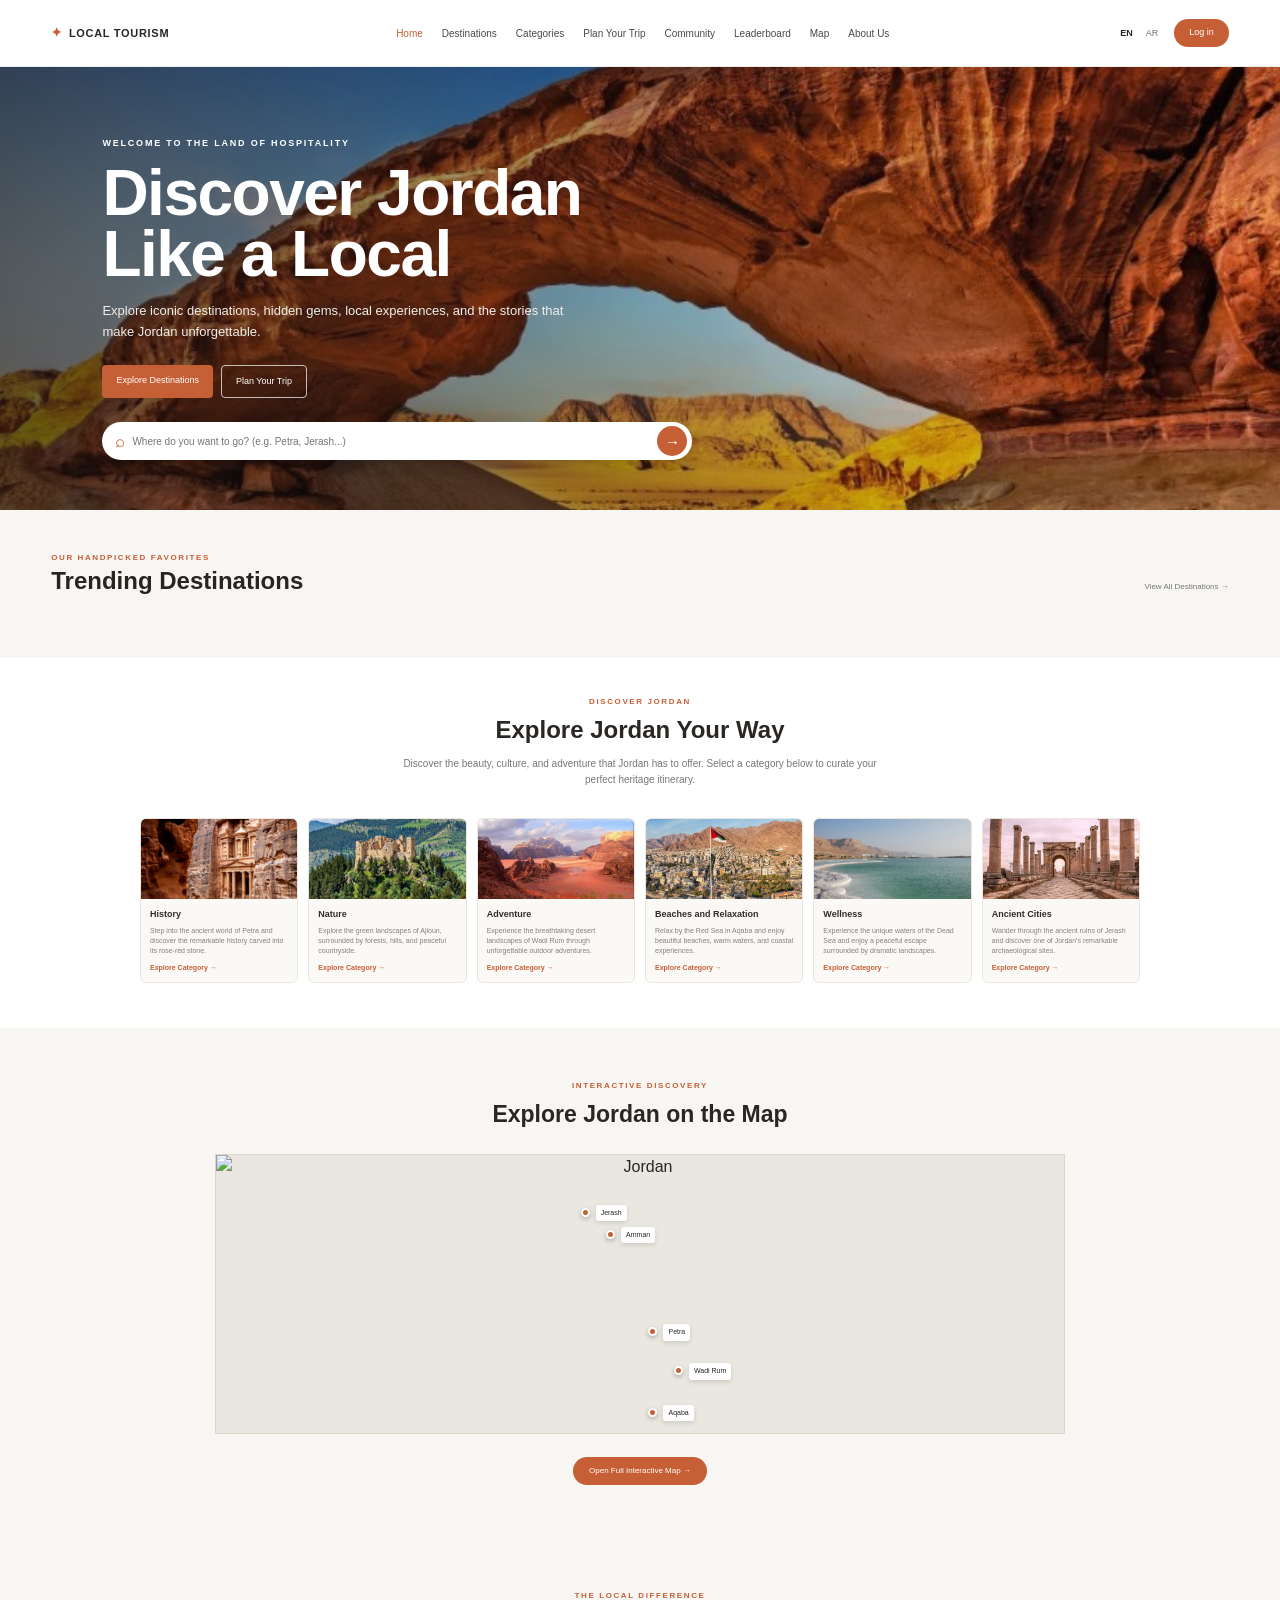
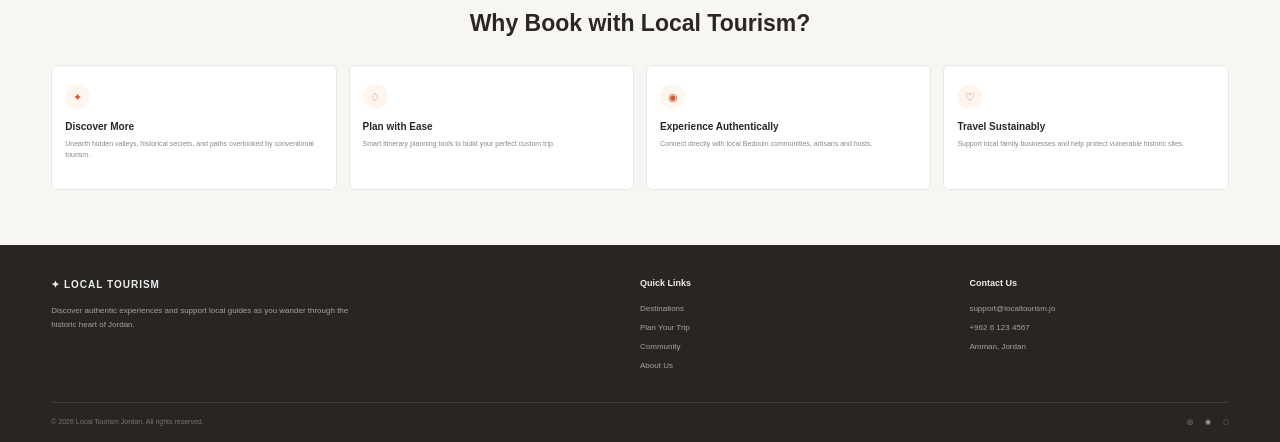
==== index.html @ dac2c272 "na" ====
<!DOCTYPE html>
<html lang="en">

<head>
    <meta charset="UTF-8">

    <meta
        name="viewport"
        content="width=device-width, initial-scale=1.0"
    >

    <title>Local Tourism Jordan</title>

    <link
        rel="stylesheet"
        href="./style.css"
    >
</head>

<body>

    <!-- =========================
         NAVBAR
    ========================== -->

    <header class="navbar">

        <div class="nav-container">

            <a href="#" class="logo">
                <span class="logo-mark">✦</span>
                LOCAL TOURISM
            </a>

            <nav class="nav-links">

                <a href="#" class="active">
                    Home
                </a>

                <a href="#destinations">
                    Destinations
                </a>

                <a href="#categories">
                    Categories
                </a>

                <a href="#">
                    Plan Your Trip
                </a>

                <a href="#">
                    Community
                </a>

                <a href="#">
                    Leaderboard
                </a>

                <a href="#map">
                    Map
                </a>

                <a href="#">
                    About Us
                </a>

            </nav>

            <div class="nav-right">

                <button class="language active-language">
                    EN
                </button>

                <button class="language">
                    AR
                </button>

                <a href="#" class="login-button">
                    Log in
                </a>

            </div>

            <button
                class="mobile-menu"
                id="mobileMenu"
            >
                ☰
            </button>

        </div>

    </header>


    <!-- =========================
         HERO
    ========================== -->

    <section class="hero">

        <div class="hero-overlay"></div>

        <div class="hero-content">

            <p class="hero-small-title">
                WELCOME TO THE LAND OF HOSPITALITY
            </p>

            <h1>
                Discover Jordan
                <br>
                Like a Local
            </h1>

            <p class="hero-description">
                Explore iconic destinations, hidden gems,
                local experiences, and the stories that make
                Jordan unforgettable.
            </p>

            <div class="hero-buttons">

                <a
                    href="#destinations"
                    class="hero-btn primary-btn"
                >
                    Explore Destinations
                </a>

                <a
                    href="#"
                    class="hero-btn secondary-btn"
                >
                    Plan Your Trip
                </a>

            </div>

            <!-- SEARCH -->

            <div class="hero-search">

                <span class="search-icon">
                    ⌕
                </span>

                <input
                    type="text"
                    id="searchInput"
                    placeholder="Where do you want to go? (e.g. Petra, Jerash...)"
                >

                <button id="searchButton">
                    →
                </button>

            </div>

        </div>

    </section>


    <!-- =========================
         TRENDING DESTINATIONS
    ========================== -->

    <section
        class="destinations-section"
        id="destinations"
    >

        <div class="section-heading">

            <div>

                <p class="section-label">
                    OUR HANDPICKED FAVORITES
                </p>

                <h2>
                    Trending Destinations
                </h2>

            </div>

            <a href="#" class="view-all">
                View All Destinations →
            </a>

        </div>

        <div
            class="destination-grid"
            id="destinationGrid"
        >

            <!-- Cards generated by JavaScript -->

        </div>

    </section>


    <!-- =========================
         CATEGORIES
    ========================== -->

    <section
        class="categories-section"
        id="categories"
    >

        <div class="category-heading">

            <p class="section-label">
                DISCOVER JORDAN
            </p>

            <h2>
                Explore Jordan Your Way
            </h2>

            <p>
                Discover the beauty, culture, and adventure
                that Jordan has to offer. Select a category
                below to curate your perfect heritage itinerary.
            </p>

        </div>


       <div class="category-grid">

    <!-- =========================
         PETRA
    ========================== -->

    <div class="category-card">

        <div class="category-image">

            <img
                src="./images/petra.jpg"
                alt="Petra in Jordan"
            >

        </div>

        <div class="category-content">

            <h3>
                History 
            </h3>

            <p>
                Step into the ancient world of Petra and discover
                the remarkable history carved into its rose-red stone.
            </p>

            <a href="#">
                Explore Category →
            </a>

        </div>

    </div>


    <!-- =========================
         AJLOUN
    ========================== -->

    <div class="category-card">

        <div class="category-image">

            <img
                src="./images/ajloun.jpg"
                alt="Nature in Ajloun"
            >

        </div>

        <div class="category-content">

            <h3>
                Nature
            </h3>

            <p>
                Explore the green landscapes of Ajloun,
                surrounded by forests, hills, and peaceful countryside.
            </p>

            <a href="#">
                Explore Category →
            </a>

        </div>

    </div>


    <!-- =========================
         WADI RUM
    ========================== -->

    <div class="category-card">

        <div class="category-image">

            <img
                src="./images/wadi-rum.jpg"
                alt="Wadi Rum desert"
            >

        </div>

        <div class="category-content">

            <h3>
                Adventure
            </h3>

            <p>
                Experience the breathtaking desert landscapes
                of Wadi Rum through unforgettable outdoor adventures.
            </p>

            <a href="#">
                Explore Category →
            </a>

        </div>

    </div>


    <!-- =========================
         AQABA
    ========================== -->

    <div class="category-card">

        <div class="category-image">

            <img
                src="./images/aqaba.jpg"
                alt="Aqaba and the Red Sea"
            >

        </div>

        <div class="category-content">

            <h3>
                Beaches and  Relaxation
            </h3>

            <p>
                Relax by the Red Sea in Aqaba and enjoy
                beautiful beaches, warm waters, and coastal experiences.
            </p>

            <a href="#">
                Explore Category →
            </a>

        </div>

    </div>


    <!-- =========================
         DEAD SEA
    ========================== -->

    <div class="category-card">

        <div class="category-image">

            <img
                src="./images/dead-sea.jpg"
                alt="Dead Sea in Jordan"
            >

        </div>

        <div class="category-content">

            <h3>
                Wellness  
            </h3>

            <p>
                Experience the unique waters of the Dead Sea
                and enjoy a peaceful escape surrounded by dramatic landscapes.
            </p>

            <a href="#">
                Explore Category →
            </a>

        </div>

    </div>


    <!-- =========================
         JERASH
    ========================== -->

    <div class="category-card">

        <div class="category-image">

            <img
                src="./images/jerash.jpg"
                alt="Ancient ruins of Jerash"
            >

        </div>

        <div class="category-content">

            <h3>
                Ancient Cities
            </h3>

            <p>
                Wander through the ancient ruins of Jerash
                and discover one of Jordan's remarkable archaeological sites.
            </p>

            <a href="#">
                Explore Category →
            </a>

        </div>

    </div>

</div>



    </section>


    <!-- =========================
         MAP
    ========================== -->

    <section
        class="map-section"
        id="map"
    >

        <div class="map-heading">

            <p class="section-label">
                INTERACTIVE DISCOVERY
            </p>

            <h2>
                Explore Jordan on the Map
            </h2>

        </div>


        <div class="map-container">

            <!--
                jordan-map.jpg does not exist yet.
                Using hero.jpg temporarily.
            -->

            <img
                src="./images/ jordan-map.jpg"
                alt="Jordan"
            >


            <!-- Map markers -->

            <div
                class="map-marker marker-petra"
                title="Petra"
            >
                <span>Petra</span>
            </div>

            <div
                class="map-marker marker-amman"
                title="Amman"
            >
                <span>Amman</span>
            </div>

            <div
                class="map-marker marker-jerash"
                title="Jerash"
            >
                <span>Jerash</span>
            </div>

            <div
                class="map-marker marker-wadirum"
                title="Wadi Rum"
            >
                <span>Wadi Rum</span>
            </div>

            <div
                class="map-marker marker-aqaba"
                title="Aqaba"
            >
                <span>Aqaba</span>
            </div>

        </div>


        <a href="#" class="map-button">
            Open Full Interactive Map →
        </a>

    </section>


    <!-- =========================
         WHY LOCAL TOURISM
    ========================== -->

    <section class="why-section">

        <div class="why-heading">

            <p class="section-label">
                THE LOCAL DIFFERENCE
            </p>

            <h2>
                Why Book with Local Tourism?
            </h2>

        </div>


        <div class="why-grid">


            <div class="why-card">

                <div class="why-icon">
                    ✦
                </div>

                <h3>
                    Discover More
                </h3>

                <p>
                    Unearth hidden valleys, historical
                    secrets, and paths overlooked by
                    conventional tourism.
                </p>

            </div>


            <div class="why-card">

                <div class="why-icon">
                    ♢
                </div>

                <h3>
                    Plan with Ease
                </h3>

                <p>
                    Smart itinerary planning tools to
                    build your perfect custom trip.
                </p>

            </div>


            <div class="why-card">

                <div class="why-icon">
                    ◉
                </div>

                <h3>
                    Experience Authentically
                </h3>

                <p>
                    Connect directly with local Bedouin
                    communities, artisans and hosts.
                </p>

            </div>


            <div class="why-card">

                <div class="why-icon">
                    ♡
                </div>

                <h3>
                    Travel Sustainably
                </h3>

                <p>
                    Support local family businesses
                    and help protect vulnerable historic sites.
                </p>

            </div>

        </div>

    </section>


    <!-- =========================
         FOOTER
    ========================== -->

    <footer class="footer">

        <div class="footer-container">


            <div class="footer-brand">

                <div class="footer-logo">
                    ✦ LOCAL TOURISM
                </div>

                <p>
                    Discover authentic experiences and
                    support local guides as you wander
                    through the historic heart of Jordan.
                </p>

            </div>


            <div class="footer-column">

                <h4>
                    Quick Links
                </h4>

                <a href="#">
                    Destinations
                </a>

                <a href="#">
                    Plan Your Trip
                </a>

                <a href="#">
                    Community
                </a>

                <a href="#">
                    About Us
                </a>

            </div>


            <div class="footer-column">

                <h4>
                    Contact Us
                </h4>

                <a href="mailto:support@localtourism.jo">
                    support@localtourism.jo
                </a>

                <a href="#">
                    +962 6 123 4567
                </a>

                <a href="#">
                    Amman, Jordan
                </a>

            </div>

        </div>


        <div class="footer-bottom">

            <p>
                © 2026 Local Tourism Jordan.
                All rights reserved.
            </p>

            <div class="socials">
                <span>◎</span>
                <span>◉</span>
                <span>◌</span>
            </div>

        </div>

    </footer>


    <!-- =========================
         JAVASCRIPT
    ========================== -->

    <script src="./script.js"></script>

</body>

</html>
---- style.css ----
/* =====================================
   RESET
===================================== */

* {
    margin: 0;
    padding: 0;
    box-sizing: border-box;
}

html {
    scroll-behavior: smooth;
}

body {
    font-family:
        Arial,
        Helvetica,
        sans-serif;

    background: #f7f6f2;

    color: #292623;

    line-height: 1.5;
}

img {
    display: block;
    width: 100%;
}

button,
input {
    font-family: inherit;
}

a {
    color: inherit;
}


/* =====================================
   COLORS
===================================== */

:root {

    --background: #f7f6f2;

    --white: #ffffff;

    --dark: #282521;

    --text: #3a3733;

    --muted: #77736d;

    --border: #e7e2da;

    --orange: #c65f35;

    --orange-dark: #a94e2a;

    --cream: #f1eee7;

}


/* =====================================
   NAVBAR
===================================== */

.navbar {

    position: relative;

    width: 100%;

    background: #ffffff;

    border-bottom: 1px solid #eeeeeb;

    z-index: 100;
}

.nav-container {

    width: 92%;

    max-width: 1400px;

    margin: auto;

    height: 66px;

    display: flex;

    align-items: center;

    justify-content: space-between;

    gap: 20px;
}


/* Logo */

.logo {

    display: flex;

    align-items: center;

    gap: 6px;

    text-decoration: none;

    font-size: 11px;

    font-weight: 800;

    letter-spacing: .7px;

    white-space: nowrap;
}

.logo-mark {

    color: var(--orange);

    font-size: 13px;
}


/* Navigation */

.nav-links {

    display: flex;

    align-items: center;

    gap: 19px;

    flex: 1;

    justify-content: center;
}

.nav-links a {

    text-decoration: none;

    color: #4c4945;

    font-size: 10px;

    white-space: nowrap;

    transition: .2s;
}

.nav-links a:hover,
.nav-links a.active {

    color: var(--orange);
}


/* Right */

.nav-right {

    display: flex;

    align-items: center;

    gap: 5px;

    white-space: nowrap;
}

.language {

    border: 0;

    background: transparent;

    color: #777;

    font-size: 9px;

    cursor: pointer;

    padding: 4px;
}

.active-language {

    color: var(--dark);

    font-weight: 700;
}

.login-button {

    text-decoration: none;

    background: var(--orange);

    color: white;

    border-radius: 15px;

    padding: 7px 15px;

    font-size: 9px;

    margin-left: 7px;
}

.mobile-menu {

    display: none;

    border: 0;

    background: none;

    font-size: 24px;

    cursor: pointer;
}


/* =====================================
   HERO
===================================== */

.hero {

    min-height: 430px;

    position: relative;

    background-image:
        url("images/hero.jpg");

    background-size: cover;

    background-position: center;

    display: flex;

    align-items: center;

    overflow: hidden;
}

.hero-overlay {

    position: absolute;

    inset: 0;

    background:
        linear-gradient(
            90deg,
            rgba(18, 17, 15, .65),
            rgba(18, 17, 15, .30),
            rgba(18, 17, 15, .05)
        );
}

.hero-content {

    position: relative;

    z-index: 2;

    width: 92%;

    max-width: 1400px;

    margin: auto;

    color: white;

    padding: 70px 4% 50px;
}

.hero-small-title {

    font-size: 9px;

    letter-spacing: 1.8px;

    font-weight: 700;

    margin-bottom: 12px;
}

.hero h1 {

    font-size: clamp(38px, 5vw, 65px);

    line-height: .96;

    font-weight: 700;

    margin-bottom: 16px;

    letter-spacing: -1.5px;
}

.hero-description {

    max-width: 480px;

    font-size: 13px;

    line-height: 1.6;

    color: #f0eeea;

    margin-bottom: 22px;
}


/* Hero buttons */

.hero-buttons {

    display: flex;

    gap: 8px;

    margin-bottom: 24px;
}

.hero-btn {

    display: inline-block;

    text-decoration: none;

    font-size: 9px;

    padding: 9px 14px;

    border-radius: 4px;

    transition: .2s;
}

.primary-btn {

    background: var(--orange);

    color: white;
}

.primary-btn:hover {

    background: var(--orange-dark);
}

.secondary-btn {

    color: white;

    border: 1px solid rgba(255,255,255,.7);
}

.secondary-btn:hover {

    background: rgba(255,255,255,.15);
}


/* Search */

.hero-search {

    width: min(590px, 100%);

    height: 38px;

    background: white;

    border-radius: 20px;

    display: flex;

    align-items: center;

    padding: 4px 5px 4px 13px;

    box-shadow:
        0 8px 20px rgba(0,0,0,.15);
}

.search-icon {

    color: var(--orange);

    font-size: 17px;

    margin-right: 7px;
}

.hero-search input {

    flex: 1;

    border: 0;

    outline: 0;

    color: #444;

    font-size: 10px;

    min-width: 0;
}

.hero-search button {

    width: 30px;

    height: 30px;

    border-radius: 50%;

    border: none;

    background: var(--orange);

    color: white;

    cursor: pointer;

    font-size: 15px;
}


/* =====================================
   SECTION COMMON
===================================== */

.destinations-section,
.categories-section,
.map-section,
.why-section {

    width: 92%;

    max-width: 1400px;

    margin: auto;
}

.section-label {

    color: var(--orange);

    font-size: 8px;

    font-weight: 800;

    letter-spacing: 1.6px;

    text-transform: uppercase;

    margin-bottom: 4px;
}

.section-heading {

    padding: 42px 0 18px;

    display: flex;

    justify-content: space-between;

    align-items: end;
}

.section-heading h2 {

    font-size: 24px;

    line-height: 1.1;

    color: var(--dark);
}

.view-all {

    font-size: 8px;

    color: #777;

    text-decoration: none;

    padding-bottom: 2px;
}

.view-all:hover {

    color: var(--orange);
}


/* =====================================
   DESTINATION CARDS
===================================== */

.destination-grid {

    display: grid;

    grid-template-columns:
        repeat(3, 1fr);

    gap: 13px;

    padding-bottom: 45px;
}

.destination-card {

    background: white;

    border: 1px solid #ebe7e0;

    border-radius: 7px;

    overflow: hidden;

    box-shadow:
        0 2px 7px rgba(0,0,0,.04);

    transition:
        transform .2s,
        box-shadow .2s;
}

.destination-card:hover {

    transform: translateY(-3px);

    box-shadow:
        0 8px 20px rgba(0,0,0,.09);
}

.card-image {

    height: 130px;

    position: relative;

    overflow: hidden;
}

.card-image img {

    width: 100%;

    height: 100%;

    object-fit: cover;

    transition: transform .4s;
}

.destination-card:hover
.card-image img {

    transform: scale(1.05);
}

.card-category {

    position: absolute;

    left: 8px;

    bottom: 8px;

    background: rgba(255,255,255,.95);

    padding: 4px 7px;

    border-radius: 3px;

    font-size: 7px;

    font-weight: 700;

    color: #49443f;
}

.card-content {

    padding: 10px 11px 12px;
}

.card-content h3 {

    font-size: 14px;

    margin-bottom: 2px;

    color: #2b2926;
}

.card-location {

    color: #8a857e;

    font-size: 8px;

    margin-bottom: 7px;
}

.card-rating {

    display: flex;

    align-items: center;

    gap: 4px;

    font-size: 8px;

    color: #cc6a39;
}

.card-rating .reviews {

    color: #999;

    margin-left: 3px;
}

.card-description {

    color: #777;

    font-size: 8px;

    line-height: 1.5;

    margin-top: 7px;
}


/* =====================================
   CATEGORIES
===================================== */

.categories-section {

    background: #fff;

    width: 100%;

    max-width: none;

    padding: 38px 4% 45px;
}

.category-heading {

    max-width: 700px;

    margin: auto;

    text-align: center;
}

.category-heading h2 {

    font-size: 24px;

    margin-bottom: 8px;
}

.category-heading > p:last-child {

    color: #777;

    font-size: 10px;

    line-height: 1.6;

    max-width: 500px;

    margin: auto;
}

.category-grid {

    width: 92%;

    max-width: 1000px;

    margin: 30px auto 0;

    display: grid;

    grid-template-columns:
        repeat(6, 1fr);

    gap: 10px;
}

.category-card {

    background: #faf9f6;

    border: 1px solid #ebe7e0;

    border-radius: 6px;

    overflow: hidden;

    transition: .2s;
}

.category-card:hover {

    transform: translateY(-3px);

    box-shadow:
        0 7px 18px rgba(0,0,0,.07);
}

.category-image {

    height: 80px;

    overflow: hidden;
}

.category-image img {

    width: 100%;

    height: 100%;

    object-fit: cover;
}

.category-content {

    padding: 9px;
}

.category-content h3 {

    font-size: 9px;

    margin-bottom: 5px;

    color: #302d29;
}

.category-content p {

    font-size: 7px;

    color: #85817b;

    line-height: 1.4;

    min-height: 29px;
}

.category-content a {

    display: block;

    color: var(--orange);

    font-size: 7px;

    font-weight: 700;

    text-decoration: none;

    margin-top: 7px;
}


/* =====================================
   MAP
===================================== */

.map-section {

    padding: 52px 0 60px;

    text-align: center;
}

.map-heading h2 {

    font-size: 23px;

    margin-top: 5px;
}

.map-container {

    position: relative;

    width: 90%;

    max-width: 850px;

    height: 280px;

    margin: 22px auto;

    border: 1px solid #ddd7ca;

    overflow: hidden;

    background: #e9e7df;
}

.map-container > img {

    width: 100%;

    height: 100%;

    object-fit: cover;
}


/* Map markers */

.map-marker {

    position: absolute;

    width: 9px;

    height: 9px;

    background: var(--orange);

    border: 2px solid white;

    border-radius: 50%;

    box-shadow:
        0 2px 5px rgba(0,0,0,.25);

    cursor: pointer;
}

.map-marker span {

    position: absolute;

    left: 13px;

    top: -5px;

    background: white;

    padding: 3px 5px;

    border-radius: 3px;

    font-size: 7px;

    white-space: nowrap;

    box-shadow:
        0 2px 5px rgba(0,0,0,.12);
}

.marker-petra {

    left: 51%;

    top: 62%;
}

.marker-amman {

    left: 46%;

    top: 27%;
}

.marker-jerash {

    left: 43%;

    top: 19%;
}

.marker-wadirum {

    left: 54%;

    top: 76%;
}

.marker-aqaba {

    left: 51%;

    top: 91%;
}

.map-button {

    display: inline-block;

    background: var(--orange);

    color: white;

    padding: 8px 16px;

    border-radius: 15px;

    text-decoration: none;

    font-size: 8px;
}


/* =====================================
   WHY SECTION
===================================== */

.why-section {

    padding: 45px 0 55px;

    text-align: center;
}

.why-heading {

    margin-bottom: 25px;
}

.why-heading h2 {

    font-size: 23px;

    margin-top: 4px;
}

.why-grid {

    display: grid;

    grid-template-columns:
        repeat(4, 1fr);

    gap: 12px;
}

.why-card {

    background: white;

    border: 1px solid #ebe7e0;

    border-radius: 6px;

    padding: 18px 13px;

    text-align: left;

    min-height: 125px;
}

.why-icon {

    width: 25px;

    height: 25px;

    display: flex;

    align-items: center;

    justify-content: center;

    color: var(--orange);

    background: #fff5ef;

    border-radius: 50%;

    margin-bottom: 10px;

    font-size: 11px;
}

.why-card h3 {

    font-size: 10px;

    margin-bottom: 5px;
}

.why-card p {

    color: #888;

    font-size: 7px;

    line-height: 1.5;
}


/* =====================================
   FOOTER
===================================== */

.footer {

    background: #282522;

    color: #eee;

    padding: 32px 4% 15px;
}

.footer-container {

    max-width: 1200px;

    margin: auto;

    display: grid;

    grid-template-columns:
        2fr 1fr 1fr;

    gap: 70px;

    padding-bottom: 30px;
}

.footer-logo {

    font-size: 10px;

    font-weight: 800;

    letter-spacing: 1px;

    margin-bottom: 12px;
}

.footer-brand p {

    color: #a9a39d;

    font-size: 8px;

    line-height: 1.7;

    max-width: 300px;
}

.footer-column {

    display: flex;

    flex-direction: column;

    gap: 7px;
}

.footer-column h4 {

    font-size: 9px;

    margin-bottom: 5px;
}

.footer-column a {

    color: #a9a39d;

    font-size: 8px;

    text-decoration: none;
}

.footer-column a:hover {

    color: white;
}

.footer-bottom {

    max-width: 1200px;

    margin: auto;

    border-top: 1px solid #403c38;

    padding-top: 14px;

    display: flex;

    justify-content: space-between;

    color: #777;

    font-size: 7px;
}

.socials {

    display: flex;

    gap: 12px;

    color: #aaa;
}


/* =====================================
   LOADING
===================================== */

.loading {

    text-align: center;

    padding: 40px;

    color: #888;
}


/* =====================================
   MOBILE
===================================== */

@media (max-width: 1000px) {

    .nav-links {

        gap: 10px;
    }

    .nav-links a {

        font-size: 8px;
    }

    .category-grid {

        grid-template-columns:
            repeat(3, 1fr);
    }

}


@media (max-width: 750px) {

    .nav-links,
    .nav-right {

        display: none;
    }

    .mobile-menu {

        display: block;
    }

    .hero {

        min-height: 500px;
    }

    .hero-content {

        padding: 60px 4%;
    }

    .hero h1 {

        font-size: 42px;
    }

    .destination-grid {

        grid-template-columns: 1fr;
    }

    .category-grid {

        grid-template-columns:
            repeat(2, 1fr);
    }

    .why-grid {

        grid-template-columns:
            repeat(2, 1fr);
    }

    .footer-container {

        grid-template-columns: 1fr 1fr;

        gap: 30px;
    }

}


@media (max-width: 480px) {

    .hero h1 {

        font-size: 35px;
    }

    .hero-buttons {

        flex-direction: column;

        align-items: flex-start;
    }

    .category-grid {

        grid-template-columns: 1fr 1fr;
    }

    .why-grid {

        grid-template-columns: 1fr;
    }

    .footer-container {

        grid-template-columns: 1fr;
    }

    .footer-bottom {

        flex-direction: column;

        gap: 10px;
    }

}
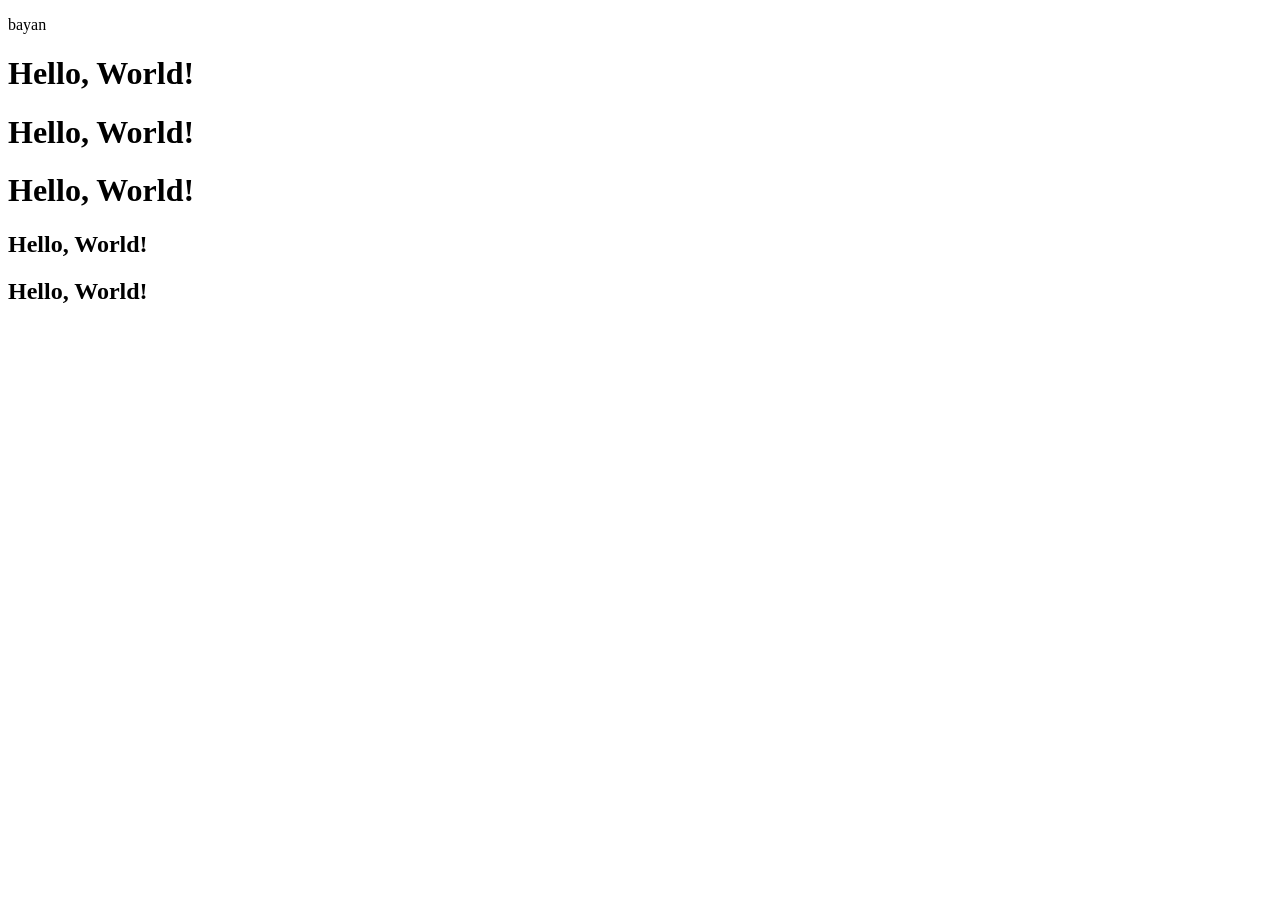
==== commit b9364c58: "Merge branch 'master' of https://github.com/danarashed/local_tourism" ====
--- a/index.html
+++ b/index.html
@@ -1,734 +1,17 @@
 <!DOCTYPE html>
 <html lang="en">
-
 <head>
     <meta charset="UTF-8">
-
-    <meta
-        name="viewport"
-        content="width=device-width, initial-scale=1.0"
-    >
-
-    <title>Local Tourism Jordan</title>
-
-    <link
-        rel="stylesheet"
-        href="./style.css"
-    >
+    <meta name="viewport" content="width=device-width, initial-scale=1.0">
+    <title>Documents</title>
+    <p>bayan </p>
 </head>
-
 <body>
-
-    <!-- =========================
-         NAVBAR
-    ========================== -->
-
-    <header class="navbar">
-
-        <div class="nav-container">
-
-            <a href="#" class="logo">
-                <span class="logo-mark">✦</span>
-                LOCAL TOURISM
-            </a>
-
-            <nav class="nav-links">
-
-                <a href="#" class="active">
-                    Home
-                </a>
-
-                <a href="#destinations">
-                    Destinations
-                </a>
-
-                <a href="#categories">
-                    Categories
-                </a>
-
-                <a href="#">
-                    Plan Your Trip
-                </a>
-
-                <a href="#">
-                    Community
-                </a>
-
-                <a href="#">
-                    Leaderboard
-                </a>
-
-                <a href="#map">
-                    Map
-                </a>
-
-                <a href="#">
-                    About Us
-                </a>
-
-            </nav>
-
-            <div class="nav-right">
-
-                <button class="language active-language">
-                    EN
-                </button>
-
-                <button class="language">
-                    AR
-                </button>
-
-                <a href="#" class="login-button">
-                    Log in
-                </a>
-
-            </div>
-
-            <button
-                class="mobile-menu"
-                id="mobileMenu"
-            >
-                ☰
-            </button>
-
-        </div>
-
-    </header>
-
-
-    <!-- =========================
-         HERO
-    ========================== -->
-
-    <section class="hero">
-
-        <div class="hero-overlay"></div>
-
-        <div class="hero-content">
-
-            <p class="hero-small-title">
-                WELCOME TO THE LAND OF HOSPITALITY
-            </p>
-
-            <h1>
-                Discover Jordan
-                <br>
-                Like a Local
-            </h1>
-
-            <p class="hero-description">
-                Explore iconic destinations, hidden gems,
-                local experiences, and the stories that make
-                Jordan unforgettable.
-            </p>
-
-            <div class="hero-buttons">
-
-                <a
-                    href="#destinations"
-                    class="hero-btn primary-btn"
-                >
-                    Explore Destinations
-                </a>
-
-                <a
-                    href="#"
-                    class="hero-btn secondary-btn"
-                >
-                    Plan Your Trip
-                </a>
-
-            </div>
-
-            <!-- SEARCH -->
-
-            <div class="hero-search">
-
-                <span class="search-icon">
-                    ⌕
-                </span>
-
-                <input
-                    type="text"
-                    id="searchInput"
-                    placeholder="Where do you want to go? (e.g. Petra, Jerash...)"
-                >
-
-                <button id="searchButton">
-                    →
-                </button>
-
-            </div>
-
-        </div>
-
-    </section>
-
-
-    <!-- =========================
-         TRENDING DESTINATIONS
-    ========================== -->
-
-    <section
-        class="destinations-section"
-        id="destinations"
-    >
-
-        <div class="section-heading">
-
-            <div>
-
-                <p class="section-label">
-                    OUR HANDPICKED FAVORITES
-                </p>
-
-                <h2>
-                    Trending Destinations
-                </h2>
-
-            </div>
-
-            <a href="#" class="view-all">
-                View All Destinations →
-            </a>
-
-        </div>
-
-        <div
-            class="destination-grid"
-            id="destinationGrid"
-        >
-
-            <!-- Cards generated by JavaScript -->
-
-        </div>
-
-    </section>
-
-
-    <!-- =========================
-         CATEGORIES
-    ========================== -->
-
-    <section
-        class="categories-section"
-        id="categories"
-    >
-
-        <div class="category-heading">
-
-            <p class="section-label">
-                DISCOVER JORDAN
-            </p>
-
-            <h2>
-                Explore Jordan Your Way
-            </h2>
-
-            <p>
-                Discover the beauty, culture, and adventure
-                that Jordan has to offer. Select a category
-                below to curate your perfect heritage itinerary.
-            </p>
-
-        </div>
-
-
-       <div class="category-grid">
-
-    <!-- =========================
-         PETRA
-    ========================== -->
-
-    <div class="category-card">
-
-        <div class="category-image">
-
-            <img
-                src="./images/petra.jpg"
-                alt="Petra in Jordan"
-            >
-
-        </div>
-
-        <div class="category-content">
-
-            <h3>
-                History 
-            </h3>
-
-            <p>
-                Step into the ancient world of Petra and discover
-                the remarkable history carved into its rose-red stone.
-            </p>
-
-            <a href="#">
-                Explore Category →
-            </a>
-
-        </div>
-
-    </div>
-
-
-    <!-- =========================
-         AJLOUN
-    ========================== -->
-
-    <div class="category-card">
-
-        <div class="category-image">
-
-            <img
-                src="./images/ajloun.jpg"
-                alt="Nature in Ajloun"
-            >
-
-        </div>
-
-        <div class="category-content">
-
-            <h3>
-                Nature
-            </h3>
-
-            <p>
-                Explore the green landscapes of Ajloun,
-                surrounded by forests, hills, and peaceful countryside.
-            </p>
-
-            <a href="#">
-                Explore Category →
-            </a>
-
-        </div>
-
-    </div>
-
-
-    <!-- =========================
-         WADI RUM
-    ========================== -->
-
-    <div class="category-card">
-
-        <div class="category-image">
-
-            <img
-                src="./images/wadi-rum.jpg"
-                alt="Wadi Rum desert"
-            >
-
-        </div>
-
-        <div class="category-content">
-
-            <h3>
-                Adventure
-            </h3>
-
-            <p>
-                Experience the breathtaking desert landscapes
-                of Wadi Rum through unforgettable outdoor adventures.
-            </p>
-
-            <a href="#">
-                Explore Category →
-            </a>
-
-        </div>
-
-    </div>
-
-
-    <!-- =========================
-         AQABA
-    ========================== -->
-
-    <div class="category-card">
-
-        <div class="category-image">
-
-            <img
-                src="./images/aqaba.jpg"
-                alt="Aqaba and the Red Sea"
-            >
-
-        </div>
-
-        <div class="category-content">
-
-            <h3>
-                Beaches and  Relaxation
-            </h3>
-
-            <p>
-                Relax by the Red Sea in Aqaba and enjoy
-                beautiful beaches, warm waters, and coastal experiences.
-            </p>
-
-            <a href="#">
-                Explore Category →
-            </a>
-
-        </div>
-
-    </div>
-
-
-    <!-- =========================
-         DEAD SEA
-    ========================== -->
-
-    <div class="category-card">
-
-        <div class="category-image">
-
-            <img
-                src="./images/dead-sea.jpg"
-                alt="Dead Sea in Jordan"
-            >
-
-        </div>
-
-        <div class="category-content">
-
-            <h3>
-                Wellness  
-            </h3>
-
-            <p>
-                Experience the unique waters of the Dead Sea
-                and enjoy a peaceful escape surrounded by dramatic landscapes.
-            </p>
-
-            <a href="#">
-                Explore Category →
-            </a>
-
-        </div>
-
-    </div>
-
-
-    <!-- =========================
-         JERASH
-    ========================== -->
-
-    <div class="category-card">
-
-        <div class="category-image">
-
-            <img
-                src="./images/jerash.jpg"
-                alt="Ancient ruins of Jerash"
-            >
-
-        </div>
-
-        <div class="category-content">
-
-            <h3>
-                Ancient Cities
-            </h3>
-
-            <p>
-                Wander through the ancient ruins of Jerash
-                and discover one of Jordan's remarkable archaeological sites.
-            </p>
-
-            <a href="#">
-                Explore Category →
-            </a>
-
-        </div>
-
-    </div>
-
-</div>
-
-
-
-    </section>
-
-
-    <!-- =========================
-         MAP
-    ========================== -->
-
-    <section
-        class="map-section"
-        id="map"
-    >
-
-        <div class="map-heading">
-
-            <p class="section-label">
-                INTERACTIVE DISCOVERY
-            </p>
-
-            <h2>
-                Explore Jordan on the Map
-            </h2>
-
-        </div>
-
-
-        <div class="map-container">
-
-            <!--
-                jordan-map.jpg does not exist yet.
-                Using hero.jpg temporarily.
-            -->
-
-            <img
-                src="./images/ jordan-map.jpg"
-                alt="Jordan"
-            >
-
-
-            <!-- Map markers -->
-
-            <div
-                class="map-marker marker-petra"
-                title="Petra"
-            >
-                <span>Petra</span>
-            </div>
-
-            <div
-                class="map-marker marker-amman"
-                title="Amman"
-            >
-                <span>Amman</span>
-            </div>
-
-            <div
-                class="map-marker marker-jerash"
-                title="Jerash"
-            >
-                <span>Jerash</span>
-            </div>
-
-            <div
-                class="map-marker marker-wadirum"
-                title="Wadi Rum"
-            >
-                <span>Wadi Rum</span>
-            </div>
-
-            <div
-                class="map-marker marker-aqaba"
-                title="Aqaba"
-            >
-                <span>Aqaba</span>
-            </div>
-
-        </div>
-
-
-        <a href="#" class="map-button">
-            Open Full Interactive Map →
-        </a>
-
-    </section>
-
-
-    <!-- =========================
-         WHY LOCAL TOURISM
-    ========================== -->
-
-    <section class="why-section">
-
-        <div class="why-heading">
-
-            <p class="section-label">
-                THE LOCAL DIFFERENCE
-            </p>
-
-            <h2>
-                Why Book with Local Tourism?
-            </h2>
-
-        </div>
-
-
-        <div class="why-grid">
-
-
-            <div class="why-card">
-
-                <div class="why-icon">
-                    ✦
-                </div>
-
-                <h3>
-                    Discover More
-                </h3>
-
-                <p>
-                    Unearth hidden valleys, historical
-                    secrets, and paths overlooked by
-                    conventional tourism.
-                </p>
-
-            </div>
-
-
-            <div class="why-card">
-
-                <div class="why-icon">
-                    ♢
-                </div>
-
-                <h3>
-                    Plan with Ease
-                </h3>
-
-                <p>
-                    Smart itinerary planning tools to
-                    build your perfect custom trip.
-                </p>
-
-            </div>
-
-
-            <div class="why-card">
-
-                <div class="why-icon">
-                    ◉
-                </div>
-
-                <h3>
-                    Experience Authentically
-                </h3>
-
-                <p>
-                    Connect directly with local Bedouin
-                    communities, artisans and hosts.
-                </p>
-
-            </div>
-
-
-            <div class="why-card">
-
-                <div class="why-icon">
-                    ♡
-                </div>
-
-                <h3>
-                    Travel Sustainably
-                </h3>
-
-                <p>
-                    Support local family businesses
-                    and help protect vulnerable historic sites.
-                </p>
-
-            </div>
-
-        </div>
-
-    </section>
-
-
-    <!-- =========================
-         FOOTER
-    ========================== -->
-
-    <footer class="footer">
-
-        <div class="footer-container">
-
-
-            <div class="footer-brand">
-
-                <div class="footer-logo">
-                    ✦ LOCAL TOURISM
-                </div>
-
-                <p>
-                    Discover authentic experiences and
-                    support local guides as you wander
-                    through the historic heart of Jordan.
-                </p>
-
-            </div>
-
-
-            <div class="footer-column">
-
-                <h4>
-                    Quick Links
-                </h4>
-
-                <a href="#">
-                    Destinations
-                </a>
-
-                <a href="#">
-                    Plan Your Trip
-                </a>
-
-                <a href="#">
-                    Community
-                </a>
-
-                <a href="#">
-                    About Us
-                </a>
-
-            </div>
-
-
-            <div class="footer-column">
-
-                <h4>
-                    Contact Us
-                </h4>
-
-                <a href="mailto:support@localtourism.jo">
-                    support@localtourism.jo
-                </a>
-
-                <a href="#">
-                    +962 6 123 4567
-                </a>
-
-                <a href="#">
-                    Amman, Jordan
-                </a>
-
-            </div>
-
-        </div>
-
-
-        <div class="footer-bottom">
-
-            <p>
-                © 2026 Local Tourism Jordan.
-                All rights reserved.
-            </p>
-
-            <div class="socials">
-                <span>◎</span>
-                <span>◉</span>
-                <span>◌</span>
-            </div>
-
-        </div>
-
-    </footer>
-
-
-    <!-- =========================
-         JAVASCRIPT
-    ========================== -->
-
-    <script src="./script.js"></script>
+    <h1>Hello, World!</h1>
+    <h1>Hello, World!</h1>
+    <h1>Hello, World!</h1>
+    <h2>Hello, World!</h2>
+    <h2>Hello, World!</h2>
 
 </body>
-
-</html>
+</html>
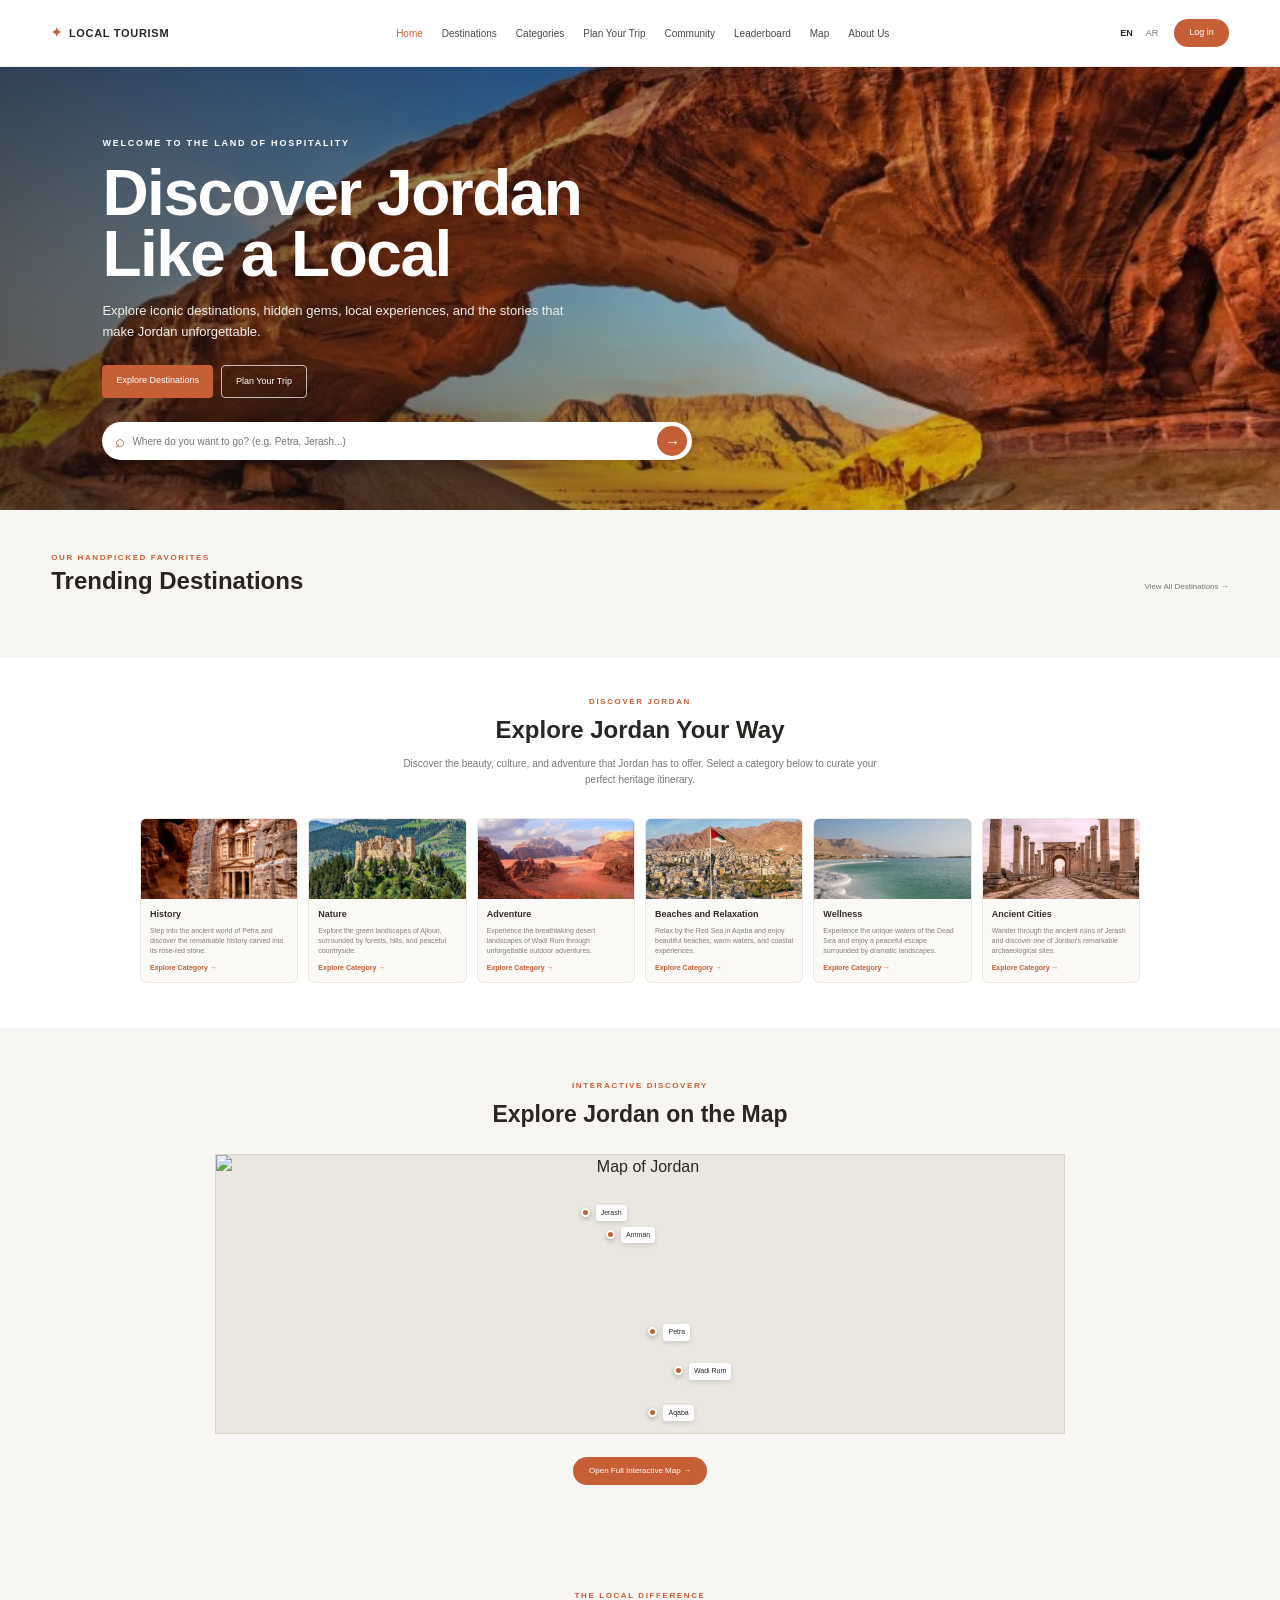
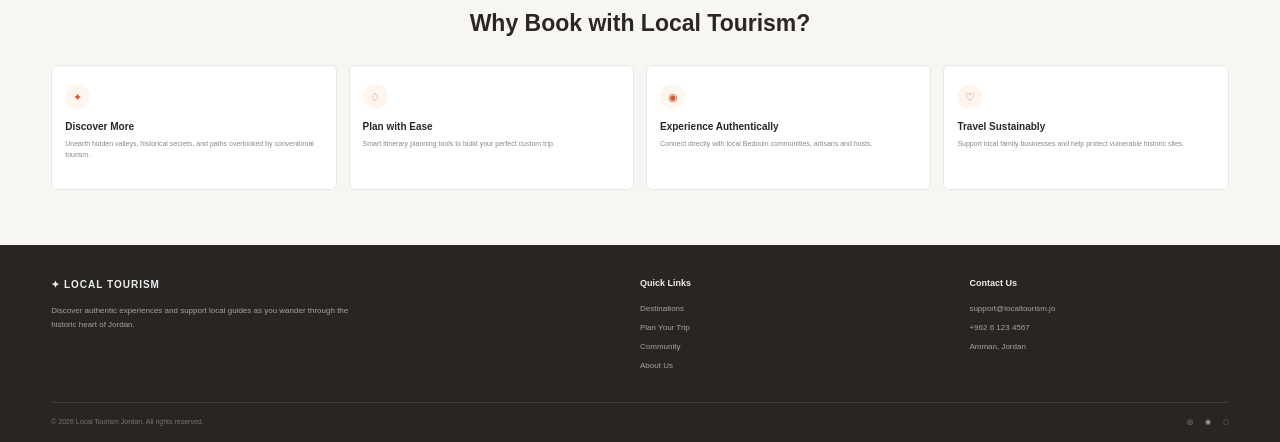
==== commit 7a7380d6: "NA" ====
--- a/index.html
+++ b/index.html
@@ -1,17 +1,734 @@
 <!DOCTYPE html>
 <html lang="en">
+
 <head>
     <meta charset="UTF-8">
-    <meta name="viewport" content="width=device-width, initial-scale=1.0">
-    <title>Documents</title>
-    <p>bayan </p>
+
+    <meta
+        name="viewport"
+        content="width=device-width, initial-scale=1.0"
+    >
+
+    <title>Local Tourism Jordan</title>
+
+    <link
+        rel="stylesheet"
+        href="./style.css"
+    >
 </head>
+
 <body>
-    <h1>Hello, World!</h1>
-    <h1>Hello, World!</h1>
-    <h1>Hello, World!</h1>
-    <h2>Hello, World!</h2>
-    <h2>Hello, World!</h2>
+
+    <!-- =========================
+         NAVBAR
+    ========================== -->
+
+    <header class="navbar">
+
+        <div class="nav-container">
+
+            <a href="#" class="logo">
+                <span class="logo-mark">✦</span>
+                LOCAL TOURISM
+            </a>
+
+            <nav class="nav-links">
+
+                <a href="#" class="active">
+                    Home
+                </a>
+
+                <a href="#destinations">
+                    Destinations
+                </a>
+
+                <a href="#categories">
+                    Categories
+                </a>
+
+                <a href="#">
+                    Plan Your Trip
+                </a>
+
+                <a href="#">
+                    Community
+                </a>
+
+                <a href="#">
+                    Leaderboard
+                </a>
+
+                <a href="#map">
+                    Map
+                </a>
+
+                <a href="#">
+                    About Us
+                </a>
+
+            </nav>
+
+            <div class="nav-right">
+
+                <button class="language active-language">
+                    EN
+                </button>
+
+                <button class="language">
+                    AR
+                </button>
+
+                <a href="#" class="login-button">
+                    Log in
+                </a>
+
+            </div>
+
+            <button
+                class="mobile-menu"
+                id="mobileMenu"
+            >
+                ☰
+            </button>
+
+        </div>
+
+    </header>
+
+
+    <!-- =========================
+         HERO
+    ========================== -->
+
+    <section class="hero">
+
+        <div class="hero-overlay"></div>
+
+        <div class="hero-content">
+
+            <p class="hero-small-title">
+                WELCOME TO THE LAND OF HOSPITALITY
+            </p>
+
+            <h1>
+                Discover Jordan
+                <br>
+                Like a Local
+            </h1>
+
+            <p class="hero-description">
+                Explore iconic destinations, hidden gems,
+                local experiences, and the stories that make
+                Jordan unforgettable.
+            </p>
+
+            <div class="hero-buttons">
+
+                <a
+                    href="#destinations"
+                    class="hero-btn primary-btn"
+                >
+                    Explore Destinations
+                </a>
+
+                <a
+                    href="#"
+                    class="hero-btn secondary-btn"
+                >
+                    Plan Your Trip
+                </a>
+
+            </div>
+
+            <!-- SEARCH -->
+
+            <div class="hero-search">
+
+                <span class="search-icon">
+                    ⌕
+                </span>
+
+                <input
+                    type="text"
+                    id="searchInput"
+                    placeholder="Where do you want to go? (e.g. Petra, Jerash...)"
+                >
+
+                <button id="searchButton">
+                    →
+                </button>
+
+            </div>
+
+        </div>
+
+    </section>
+
+
+    <!-- =========================
+         TRENDING DESTINATIONS
+    ========================== -->
+
+    <section
+        class="destinations-section"
+        id="destinations"
+    >
+
+        <div class="section-heading">
+
+            <div>
+
+                <p class="section-label">
+                    OUR HANDPICKED FAVORITES
+                </p>
+
+                <h2>
+                    Trending Destinations
+                </h2>
+
+            </div>
+
+            <a href="#" class="view-all">
+                View All Destinations →
+            </a>
+
+        </div>
+
+        <div
+            class="destination-grid"
+            id="destinationGrid"
+        >
+
+            <!-- Cards generated by JavaScript -->
+
+        </div>
+
+    </section>
+
+
+    <!-- =========================
+         CATEGORIES
+    ========================== -->
+
+    <section
+        class="categories-section"
+        id="categories"
+    >
+
+        <div class="category-heading">
+
+            <p class="section-label">
+                DISCOVER JORDAN
+            </p>
+
+            <h2>
+                Explore Jordan Your Way
+            </h2>
+
+            <p>
+                Discover the beauty, culture, and adventure
+                that Jordan has to offer. Select a category
+                below to curate your perfect heritage itinerary.
+            </p>
+
+        </div>
+
+
+       <div class="category-grid">
+
+    <!-- =========================
+         PETRA
+    ========================== -->
+
+    <div class="category-card">
+
+        <div class="category-image">
+
+            <img
+                src="./images/petra.jpg"
+                alt="Petra in Jordan"
+            >
+
+        </div>
+
+        <div class="category-content">
+
+            <h3>
+                History 
+            </h3>
+
+            <p>
+                Step into the ancient world of Petra and discover
+                the remarkable history carved into its rose-red stone.
+            </p>
+
+            <a href="#">
+                Explore Category →
+            </a>
+
+        </div>
+
+    </div>
+
+
+    <!-- =========================
+         AJLOUN
+    ========================== -->
+
+    <div class="category-card">
+
+        <div class="category-image">
+
+            <img
+                src="./images/ajloun.jpg"
+                alt="Nature in Ajloun"
+            >
+
+        </div>
+
+        <div class="category-content">
+
+            <h3>
+                Nature
+            </h3>
+
+            <p>
+                Explore the green landscapes of Ajloun,
+                surrounded by forests, hills, and peaceful countryside.
+            </p>
+
+            <a href="#">
+                Explore Category →
+            </a>
+
+        </div>
+
+    </div>
+
+
+    <!-- =========================
+         WADI RUM
+    ========================== -->
+
+    <div class="category-card">
+
+        <div class="category-image">
+
+            <img
+                src="./images/wadi-rum.jpg"
+                alt="Wadi Rum desert"
+            >
+
+        </div>
+
+        <div class="category-content">
+
+            <h3>
+                Adventure
+            </h3>
+
+            <p>
+                Experience the breathtaking desert landscapes
+                of Wadi Rum through unforgettable outdoor adventures.
+            </p>
+
+            <a href="#">
+                Explore Category →
+            </a>
+
+        </div>
+
+    </div>
+
+
+    <!-- =========================
+         AQABA
+    ========================== -->
+
+    <div class="category-card">
+
+        <div class="category-image">
+
+            <img
+                src="./images/aqaba.jpg"
+                alt="Aqaba and the Red Sea"
+            >
+
+        </div>
+
+        <div class="category-content">
+
+            <h3>
+                Beaches and  Relaxation
+            </h3>
+
+            <p>
+                Relax by the Red Sea in Aqaba and enjoy
+                beautiful beaches, warm waters, and coastal experiences.
+            </p>
+
+            <a href="#">
+                Explore Category →
+            </a>
+
+        </div>
+
+    </div>
+
+
+    <!-- =========================
+         DEAD SEA
+    ========================== -->
+
+    <div class="category-card">
+
+        <div class="category-image">
+
+            <img
+                src="./images/dead-sea.jpg"
+                alt="Dead Sea in Jordan"
+            >
+
+        </div>
+
+        <div class="category-content">
+
+            <h3>
+                Wellness  
+            </h3>
+
+            <p>
+                Experience the unique waters of the Dead Sea
+                and enjoy a peaceful escape surrounded by dramatic landscapes.
+            </p>
+
+            <a href="#">
+                Explore Category →
+            </a>
+
+        </div>
+
+    </div>
+
+
+    <!-- =========================
+         JERASH
+    ========================== -->
+
+    <div class="category-card">
+
+        <div class="category-image">
+
+            <img
+                src="./images/jerash.jpg"
+                alt="Ancient ruins of Jerash"
+            >
+
+        </div>
+
+        <div class="category-content">
+
+            <h3>
+                Ancient Cities
+            </h3>
+
+            <p>
+                Wander through the ancient ruins of Jerash
+                and discover one of Jordan's remarkable archaeological sites.
+            </p>
+
+            <a href="#">
+                Explore Category →
+            </a>
+
+        </div>
+
+    </div>
+
+</div>
+
+
+
+    </section>
+
+
+    <!-- =========================
+         MAP
+    ========================== -->
+
+    <section
+        class="map-section"
+        id="map"
+    >
+
+        <div class="map-heading">
+
+            <p class="section-label">
+                INTERACTIVE DISCOVERY
+            </p>
+
+            <h2>
+                Explore Jordan on the Map
+            </h2>
+
+        </div>
+
+
+        <div class="map-container">
+
+            <!--
+                jordan-map.jpg does not exist yet.
+                Using hero.jpg temporarily.
+            -->
+
+             <img
+    src="./images/jordan-map.jpg"
+    alt="Map of Jordan"
+>
+
+
+            <!-- Map markers -->
+
+            <div
+                class="map-marker marker-petra"
+                title="Petra"
+            >
+                <span>Petra</span>
+            </div>
+
+            <div
+                class="map-marker marker-amman"
+                title="Amman"
+            >
+                <span>Amman</span>
+            </div>
+
+            <div
+                class="map-marker marker-jerash"
+                title="Jerash"
+            >
+                <span>Jerash</span>
+            </div>
+
+            <div
+                class="map-marker marker-wadirum"
+                title="Wadi Rum"
+            >
+                <span>Wadi Rum</span>
+            </div>
+
+            <div
+                class="map-marker marker-aqaba"
+                title="Aqaba"
+            >
+                <span>Aqaba</span>
+            </div>
+
+        </div>
+
+
+        <a href="#" class="map-button">
+            Open Full Interactive Map →
+        </a>
+
+    </section>
+
+
+    <!-- =========================
+         WHY LOCAL TOURISM
+    ========================== -->
+
+    <section class="why-section">
+
+        <div class="why-heading">
+
+            <p class="section-label">
+                THE LOCAL DIFFERENCE
+            </p>
+
+            <h2>
+                Why Book with Local Tourism?
+            </h2>
+
+        </div>
+
+
+        <div class="why-grid">
+
+
+            <div class="why-card">
+
+                <div class="why-icon">
+                    ✦
+                </div>
+
+                <h3>
+                    Discover More
+                </h3>
+
+                <p>
+                    Unearth hidden valleys, historical
+                    secrets, and paths overlooked by
+                    conventional tourism.
+                </p>
+
+            </div>
+
+
+            <div class="why-card">
+
+                <div class="why-icon">
+                    ♢
+                </div>
+
+                <h3>
+                    Plan with Ease
+                </h3>
+
+                <p>
+                    Smart itinerary planning tools to
+                    build your perfect custom trip.
+                </p>
+
+            </div>
+
+
+            <div class="why-card">
+
+                <div class="why-icon">
+                    ◉
+                </div>
+
+                <h3>
+                    Experience Authentically
+                </h3>
+
+                <p>
+                    Connect directly with local Bedouin
+                    communities, artisans and hosts.
+                </p>
+
+            </div>
+
+
+            <div class="why-card">
+
+                <div class="why-icon">
+                    ♡
+                </div>
+
+                <h3>
+                    Travel Sustainably
+                </h3>
+
+                <p>
+                    Support local family businesses
+                    and help protect vulnerable historic sites.
+                </p>
+
+            </div>
+
+        </div>
+
+    </section>
+
+
+    <!-- =========================
+         FOOTER
+    ========================== -->
+
+    <footer class="footer">
+
+        <div class="footer-container">
+
+
+            <div class="footer-brand">
+
+                <div class="footer-logo">
+                    ✦ LOCAL TOURISM
+                </div>
+
+                <p>
+                    Discover authentic experiences and
+                    support local guides as you wander
+                    through the historic heart of Jordan.
+                </p>
+
+            </div>
+
+
+            <div class="footer-column">
+
+                <h4>
+                    Quick Links
+                </h4>
+
+                <a href="#">
+                    Destinations
+                </a>
+
+                <a href="#">
+                    Plan Your Trip
+                </a>
+
+                <a href="#">
+                    Community
+                </a>
+
+                <a href="#">
+                    About Us
+                </a>
+
+            </div>
+
+
+            <div class="footer-column">
+
+                <h4>
+                    Contact Us
+                </h4>
+
+                <a href="mailto:support@localtourism.jo">
+                    support@localtourism.jo
+                </a>
+
+                <a href="#">
+                    +962 6 123 4567
+                </a>
+
+                <a href="#">
+                    Amman, Jordan
+                </a>
+
+            </div>
+
+        </div>
+
+
+        <div class="footer-bottom">
+
+            <p>
+                © 2026 Local Tourism Jordan.
+                All rights reserved.
+            </p>
+
+            <div class="socials">
+                <span>◎</span>
+                <span>◉</span>
+                <span>◌</span>
+            </div>
+
+        </div>
+
+    </footer>
+
+
+    <!-- =========================
+         JAVASCRIPT
+    ========================== -->
+
+    <script src="./script.js"></script>
 
 </body>
-</html>+
+</html>
--- a/style.css
+++ b/style.css
@@ -0,0 +1,1270 @@
+/* =====================================
+   RESET
+===================================== */
+
+* {
+    margin: 0;
+    padding: 0;
+    box-sizing: border-box;
+}
+
+html {
+    scroll-behavior: smooth;
+}
+
+body {
+    font-family:
+        Arial,
+        Helvetica,
+        sans-serif;
+
+    background: #f7f6f2;
+
+    color: #292623;
+
+    line-height: 1.5;
+}
+
+img {
+    display: block;
+    width: 100%;
+}
+
+button,
+input {
+    font-family: inherit;
+}
+
+a {
+    color: inherit;
+}
+
+
+/* =====================================
+   COLORS
+===================================== */
+
+:root {
+
+    --background: #f7f6f2;
+
+    --white: #ffffff;
+
+    --dark: #282521;
+
+    --text: #3a3733;
+
+    --muted: #77736d;
+
+    --border: #e7e2da;
+
+    --orange: #c65f35;
+
+    --orange-dark: #a94e2a;
+
+    --cream: #f1eee7;
+
+}
+
+
+/* =====================================
+   NAVBAR
+===================================== */
+
+.navbar {
+
+    position: relative;
+
+    width: 100%;
+
+    background: #ffffff;
+
+    border-bottom: 1px solid #eeeeeb;
+
+    z-index: 100;
+}
+
+.nav-container {
+
+    width: 92%;
+
+    max-width: 1400px;
+
+    margin: auto;
+
+    height: 66px;
+
+    display: flex;
+
+    align-items: center;
+
+    justify-content: space-between;
+
+    gap: 20px;
+}
+
+
+/* Logo */
+
+.logo {
+
+    display: flex;
+
+    align-items: center;
+
+    gap: 6px;
+
+    text-decoration: none;
+
+    font-size: 11px;
+
+    font-weight: 800;
+
+    letter-spacing: .7px;
+
+    white-space: nowrap;
+}
+
+.logo-mark {
+
+    color: var(--orange);
+
+    font-size: 13px;
+}
+
+
+/* Navigation */
+
+.nav-links {
+
+    display: flex;
+
+    align-items: center;
+
+    gap: 19px;
+
+    flex: 1;
+
+    justify-content: center;
+}
+
+.nav-links a {
+
+    text-decoration: none;
+
+    color: #4c4945;
+
+    font-size: 10px;
+
+    white-space: nowrap;
+
+    transition: .2s;
+}
+
+.nav-links a:hover,
+.nav-links a.active {
+
+    color: var(--orange);
+}
+
+
+/* Right */
+
+.nav-right {
+
+    display: flex;
+
+    align-items: center;
+
+    gap: 5px;
+
+    white-space: nowrap;
+}
+
+.language {
+
+    border: 0;
+
+    background: transparent;
+
+    color: #777;
+
+    font-size: 9px;
+
+    cursor: pointer;
+
+    padding: 4px;
+}
+
+.active-language {
+
+    color: var(--dark);
+
+    font-weight: 700;
+}
+
+.login-button {
+
+    text-decoration: none;
+
+    background: var(--orange);
+
+    color: white;
+
+    border-radius: 15px;
+
+    padding: 7px 15px;
+
+    font-size: 9px;
+
+    margin-left: 7px;
+}
+
+.mobile-menu {
+
+    display: none;
+
+    border: 0;
+
+    background: none;
+
+    font-size: 24px;
+
+    cursor: pointer;
+}
+
+
+/* =====================================
+   HERO
+===================================== */
+
+.hero {
+
+    min-height: 430px;
+
+    position: relative;
+
+    background-image:
+        url("images/hero.jpg");
+
+    background-size: cover;
+
+    background-position: center;
+
+    display: flex;
+
+    align-items: center;
+
+    overflow: hidden;
+}
+
+.hero-overlay {
+
+    position: absolute;
+
+    inset: 0;
+
+    background:
+        linear-gradient(
+            90deg,
+            rgba(18, 17, 15, .65),
+            rgba(18, 17, 15, .30),
+            rgba(18, 17, 15, .05)
+        );
+}
+
+.hero-content {
+
+    position: relative;
+
+    z-index: 2;
+
+    width: 92%;
+
+    max-width: 1400px;
+
+    margin: auto;
+
+    color: white;
+
+    padding: 70px 4% 50px;
+}
+
+.hero-small-title {
+
+    font-size: 9px;
+
+    letter-spacing: 1.8px;
+
+    font-weight: 700;
+
+    margin-bottom: 12px;
+}
+
+.hero h1 {
+
+    font-size: clamp(38px, 5vw, 65px);
+
+    line-height: .96;
+
+    font-weight: 700;
+
+    margin-bottom: 16px;
+
+    letter-spacing: -1.5px;
+}
+
+.hero-description {
+
+    max-width: 480px;
+
+    font-size: 13px;
+
+    line-height: 1.6;
+
+    color: #f0eeea;
+
+    margin-bottom: 22px;
+}
+
+
+/* Hero buttons */
+
+.hero-buttons {
+
+    display: flex;
+
+    gap: 8px;
+
+    margin-bottom: 24px;
+}
+
+.hero-btn {
+
+    display: inline-block;
+
+    text-decoration: none;
+
+    font-size: 9px;
+
+    padding: 9px 14px;
+
+    border-radius: 4px;
+
+    transition: .2s;
+}
+
+.primary-btn {
+
+    background: var(--orange);
+
+    color: white;
+}
+
+.primary-btn:hover {
+
+    background: var(--orange-dark);
+}
+
+.secondary-btn {
+
+    color: white;
+
+    border: 1px solid rgba(255,255,255,.7);
+}
+
+.secondary-btn:hover {
+
+    background: rgba(255,255,255,.15);
+}
+
+
+/* Search */
+
+.hero-search {
+
+    width: min(590px, 100%);
+
+    height: 38px;
+
+    background: white;
+
+    border-radius: 20px;
+
+    display: flex;
+
+    align-items: center;
+
+    padding: 4px 5px 4px 13px;
+
+    box-shadow:
+        0 8px 20px rgba(0,0,0,.15);
+}
+
+.search-icon {
+
+    color: var(--orange);
+
+    font-size: 17px;
+
+    margin-right: 7px;
+}
+
+.hero-search input {
+
+    flex: 1;
+
+    border: 0;
+
+    outline: 0;
+
+    color: #444;
+
+    font-size: 10px;
+
+    min-width: 0;
+}
+
+.hero-search button {
+
+    width: 30px;
+
+    height: 30px;
+
+    border-radius: 50%;
+
+    border: none;
+
+    background: var(--orange);
+
+    color: white;
+
+    cursor: pointer;
+
+    font-size: 15px;
+}
+
+
+/* =====================================
+   SECTION COMMON
+===================================== */
+
+.destinations-section,
+.categories-section,
+.map-section,
+.why-section {
+
+    width: 92%;
+
+    max-width: 1400px;
+
+    margin: auto;
+}
+
+.section-label {
+
+    color: var(--orange);
+
+    font-size: 8px;
+
+    font-weight: 800;
+
+    letter-spacing: 1.6px;
+
+    text-transform: uppercase;
+
+    margin-bottom: 4px;
+}
+
+.section-heading {
+
+    padding: 42px 0 18px;
+
+    display: flex;
+
+    justify-content: space-between;
+
+    align-items: end;
+}
+
+.section-heading h2 {
+
+    font-size: 24px;
+
+    line-height: 1.1;
+
+    color: var(--dark);
+}
+
+.view-all {
+
+    font-size: 8px;
+
+    color: #777;
+
+    text-decoration: none;
+
+    padding-bottom: 2px;
+}
+
+.view-all:hover {
+
+    color: var(--orange);
+}
+
+
+/* =====================================
+   DESTINATION CARDS
+===================================== */
+
+.destination-grid {
+
+    display: grid;
+
+    grid-template-columns:
+        repeat(3, 1fr);
+
+    gap: 13px;
+
+    padding-bottom: 45px;
+}
+
+.destination-card {
+
+    background: white;
+
+    border: 1px solid #ebe7e0;
+
+    border-radius: 7px;
+
+    overflow: hidden;
+
+    box-shadow:
+        0 2px 7px rgba(0,0,0,.04);
+
+    transition:
+        transform .2s,
+        box-shadow .2s;
+}
+
+.destination-card:hover {
+
+    transform: translateY(-3px);
+
+    box-shadow:
+        0 8px 20px rgba(0,0,0,.09);
+}
+
+.card-image {
+
+    height: 130px;
+
+    position: relative;
+
+    overflow: hidden;
+}
+
+.card-image img {
+
+    width: 100%;
+
+    height: 100%;
+
+    object-fit: cover;
+
+    transition: transform .4s;
+}
+
+.destination-card:hover
+.card-image img {
+
+    transform: scale(1.05);
+}
+
+.card-category {
+
+    position: absolute;
+
+    left: 8px;
+
+    bottom: 8px;
+
+    background: rgba(255,255,255,.95);
+
+    padding: 4px 7px;
+
+    border-radius: 3px;
+
+    font-size: 7px;
+
+    font-weight: 700;
+
+    color: #49443f;
+}
+
+.card-content {
+
+    padding: 10px 11px 12px;
+}
+
+.card-content h3 {
+
+    font-size: 14px;
+
+    margin-bottom: 2px;
+
+    color: #2b2926;
+}
+
+.card-location {
+
+    color: #8a857e;
+
+    font-size: 8px;
+
+    margin-bottom: 7px;
+}
+
+.card-rating {
+
+    display: flex;
+
+    align-items: center;
+
+    gap: 4px;
+
+    font-size: 8px;
+
+    color: #cc6a39;
+}
+
+.card-rating .reviews {
+
+    color: #999;
+
+    margin-left: 3px;
+}
+
+.card-description {
+
+    color: #777;
+
+    font-size: 8px;
+
+    line-height: 1.5;
+
+    margin-top: 7px;
+}
+
+
+/* =====================================
+   CATEGORIES
+===================================== */
+
+.categories-section {
+
+    background: #fff;
+
+    width: 100%;
+
+    max-width: none;
+
+    padding: 38px 4% 45px;
+}
+
+.category-heading {
+
+    max-width: 700px;
+
+    margin: auto;
+
+    text-align: center;
+}
+
+.category-heading h2 {
+
+    font-size: 24px;
+
+    margin-bottom: 8px;
+}
+
+.category-heading > p:last-child {
+
+    color: #777;
+
+    font-size: 10px;
+
+    line-height: 1.6;
+
+    max-width: 500px;
+
+    margin: auto;
+}
+
+.category-grid {
+
+    width: 92%;
+
+    max-width: 1000px;
+
+    margin: 30px auto 0;
+
+    display: grid;
+
+    grid-template-columns:
+        repeat(6, 1fr);
+
+    gap: 10px;
+}
+
+.category-card {
+
+    background: #faf9f6;
+
+    border: 1px solid #ebe7e0;
+
+    border-radius: 6px;
+
+    overflow: hidden;
+
+    transition: .2s;
+}
+
+.category-card:hover {
+
+    transform: translateY(-3px);
+
+    box-shadow:
+        0 7px 18px rgba(0,0,0,.07);
+}
+
+.category-image {
+
+    height: 80px;
+
+    overflow: hidden;
+}
+
+.category-image img {
+
+    width: 100%;
+
+    height: 100%;
+
+    object-fit: cover;
+}
+
+.category-content {
+
+    padding: 9px;
+}
+
+.category-content h3 {
+
+    font-size: 9px;
+
+    margin-bottom: 5px;
+
+    color: #302d29;
+}
+
+.category-content p {
+
+    font-size: 7px;
+
+    color: #85817b;
+
+    line-height: 1.4;
+
+    min-height: 29px;
+}
+
+.category-content a {
+
+    display: block;
+
+    color: var(--orange);
+
+    font-size: 7px;
+
+    font-weight: 700;
+
+    text-decoration: none;
+
+    margin-top: 7px;
+}
+
+
+/* =====================================
+   MAP
+===================================== */
+
+.map-section {
+
+    padding: 52px 0 60px;
+
+    text-align: center;
+}
+
+.map-heading h2 {
+
+    font-size: 23px;
+
+    margin-top: 5px;
+}
+
+.map-container {
+
+    position: relative;
+
+    width: 90%;
+
+    max-width: 850px;
+
+    height: 280px;
+
+    margin: 22px auto;
+
+    border: 1px solid #ddd7ca;
+
+    overflow: hidden;
+
+    background: #e9e7df;
+}
+
+.map-container > img {
+
+    width: 100%;
+
+    height: 100%;
+
+    object-fit: cover;
+}
+
+
+/* Map markers */
+
+.map-marker {
+
+    position: absolute;
+
+    width: 9px;
+
+    height: 9px;
+
+    background: var(--orange);
+
+    border: 2px solid white;
+
+    border-radius: 50%;
+
+    box-shadow:
+        0 2px 5px rgba(0,0,0,.25);
+
+    cursor: pointer;
+}
+
+.map-marker span {
+
+    position: absolute;
+
+    left: 13px;
+
+    top: -5px;
+
+    background: white;
+
+    padding: 3px 5px;
+
+    border-radius: 3px;
+
+    font-size: 7px;
+
+    white-space: nowrap;
+
+    box-shadow:
+        0 2px 5px rgba(0,0,0,.12);
+}
+
+.marker-petra {
+
+    left: 51%;
+
+    top: 62%;
+}
+
+.marker-amman {
+
+    left: 46%;
+
+    top: 27%;
+}
+
+.marker-jerash {
+
+    left: 43%;
+
+    top: 19%;
+}
+
+.marker-wadirum {
+
+    left: 54%;
+
+    top: 76%;
+}
+
+.marker-aqaba {
+
+    left: 51%;
+
+    top: 91%;
+}
+
+.map-button {
+
+    display: inline-block;
+
+    background: var(--orange);
+
+    color: white;
+
+    padding: 8px 16px;
+
+    border-radius: 15px;
+
+    text-decoration: none;
+
+    font-size: 8px;
+}
+
+
+/* =====================================
+   WHY SECTION
+===================================== */
+
+.why-section {
+
+    padding: 45px 0 55px;
+
+    text-align: center;
+}
+
+.why-heading {
+
+    margin-bottom: 25px;
+}
+
+.why-heading h2 {
+
+    font-size: 23px;
+
+    margin-top: 4px;
+}
+
+.why-grid {
+
+    display: grid;
+
+    grid-template-columns:
+        repeat(4, 1fr);
+
+    gap: 12px;
+}
+
+.why-card {
+
+    background: white;
+
+    border: 1px solid #ebe7e0;
+
+    border-radius: 6px;
+
+    padding: 18px 13px;
+
+    text-align: left;
+
+    min-height: 125px;
+}
+
+.why-icon {
+
+    width: 25px;
+
+    height: 25px;
+
+    display: flex;
+
+    align-items: center;
+
+    justify-content: center;
+
+    color: var(--orange);
+
+    background: #fff5ef;
+
+    border-radius: 50%;
+
+    margin-bottom: 10px;
+
+    font-size: 11px;
+}
+
+.why-card h3 {
+
+    font-size: 10px;
+
+    margin-bottom: 5px;
+}
+
+.why-card p {
+
+    color: #888;
+
+    font-size: 7px;
+
+    line-height: 1.5;
+}
+
+
+/* =====================================
+   FOOTER
+===================================== */
+
+.footer {
+
+    background: #282522;
+
+    color: #eee;
+
+    padding: 32px 4% 15px;
+}
+
+.footer-container {
+
+    max-width: 1200px;
+
+    margin: auto;
+
+    display: grid;
+
+    grid-template-columns:
+        2fr 1fr 1fr;
+
+    gap: 70px;
+
+    padding-bottom: 30px;
+}
+
+.footer-logo {
+
+    font-size: 10px;
+
+    font-weight: 800;
+
+    letter-spacing: 1px;
+
+    margin-bottom: 12px;
+}
+
+.footer-brand p {
+
+    color: #a9a39d;
+
+    font-size: 8px;
+
+    line-height: 1.7;
+
+    max-width: 300px;
+}
+
+.footer-column {
+
+    display: flex;
+
+    flex-direction: column;
+
+    gap: 7px;
+}
+
+.footer-column h4 {
+
+    font-size: 9px;
+
+    margin-bottom: 5px;
+}
+
+.footer-column a {
+
+    color: #a9a39d;
+
+    font-size: 8px;
+
+    text-decoration: none;
+}
+
+.footer-column a:hover {
+
+    color: white;
+}
+
+.footer-bottom {
+
+    max-width: 1200px;
+
+    margin: auto;
+
+    border-top: 1px solid #403c38;
+
+    padding-top: 14px;
+
+    display: flex;
+
+    justify-content: space-between;
+
+    color: #777;
+
+    font-size: 7px;
+}
+
+.socials {
+
+    display: flex;
+
+    gap: 12px;
+
+    color: #aaa;
+}
+
+
+/* =====================================
+   LOADING
+===================================== */
+
+.loading {
+
+    text-align: center;
+
+    padding: 40px;
+
+    color: #888;
+}
+
+
+/* =====================================
+   MOBILE
+===================================== */
+
+@media (max-width: 1000px) {
+
+    .nav-links {
+
+        gap: 10px;
+    }
+
+    .nav-links a {
+
+        font-size: 8px;
+    }
+
+    .category-grid {
+
+        grid-template-columns:
+            repeat(3, 1fr);
+    }
+
+}
+
+
+@media (max-width: 750px) {
+
+    .nav-links,
+    .nav-right {
+
+        display: none;
+    }
+
+    .mobile-menu {
+
+        display: block;
+    }
+
+    .hero {
+
+        min-height: 500px;
+    }
+
+    .hero-content {
+
+        padding: 60px 4%;
+    }
+
+    .hero h1 {
+
+        font-size: 42px;
+    }
+
+    .destination-grid {
+
+        grid-template-columns: 1fr;
+    }
+
+    .category-grid {
+
+        grid-template-columns:
+            repeat(2, 1fr);
+    }
+
+    .why-grid {
+
+        grid-template-columns:
+            repeat(2, 1fr);
+    }
+
+    .footer-container {
+
+        grid-template-columns: 1fr 1fr;
+
+        gap: 30px;
+    }
+
+}
+
+
+@media (max-width: 480px) {
+
+    .hero h1 {
+
+        font-size: 35px;
+    }
+
+    .hero-buttons {
+
+        flex-direction: column;
+
+        align-items: flex-start;
+    }
+
+    .category-grid {
+
+        grid-template-columns: 1fr 1fr;
+    }
+
+    .why-grid {
+
+        grid-template-columns: 1fr;
+    }
+
+    .footer-container {
+
+        grid-template-columns: 1fr;
+    }
+
+    .footer-bottom {
+
+        flex-direction: column;
+
+        gap: 10px;
+    }
+
+}
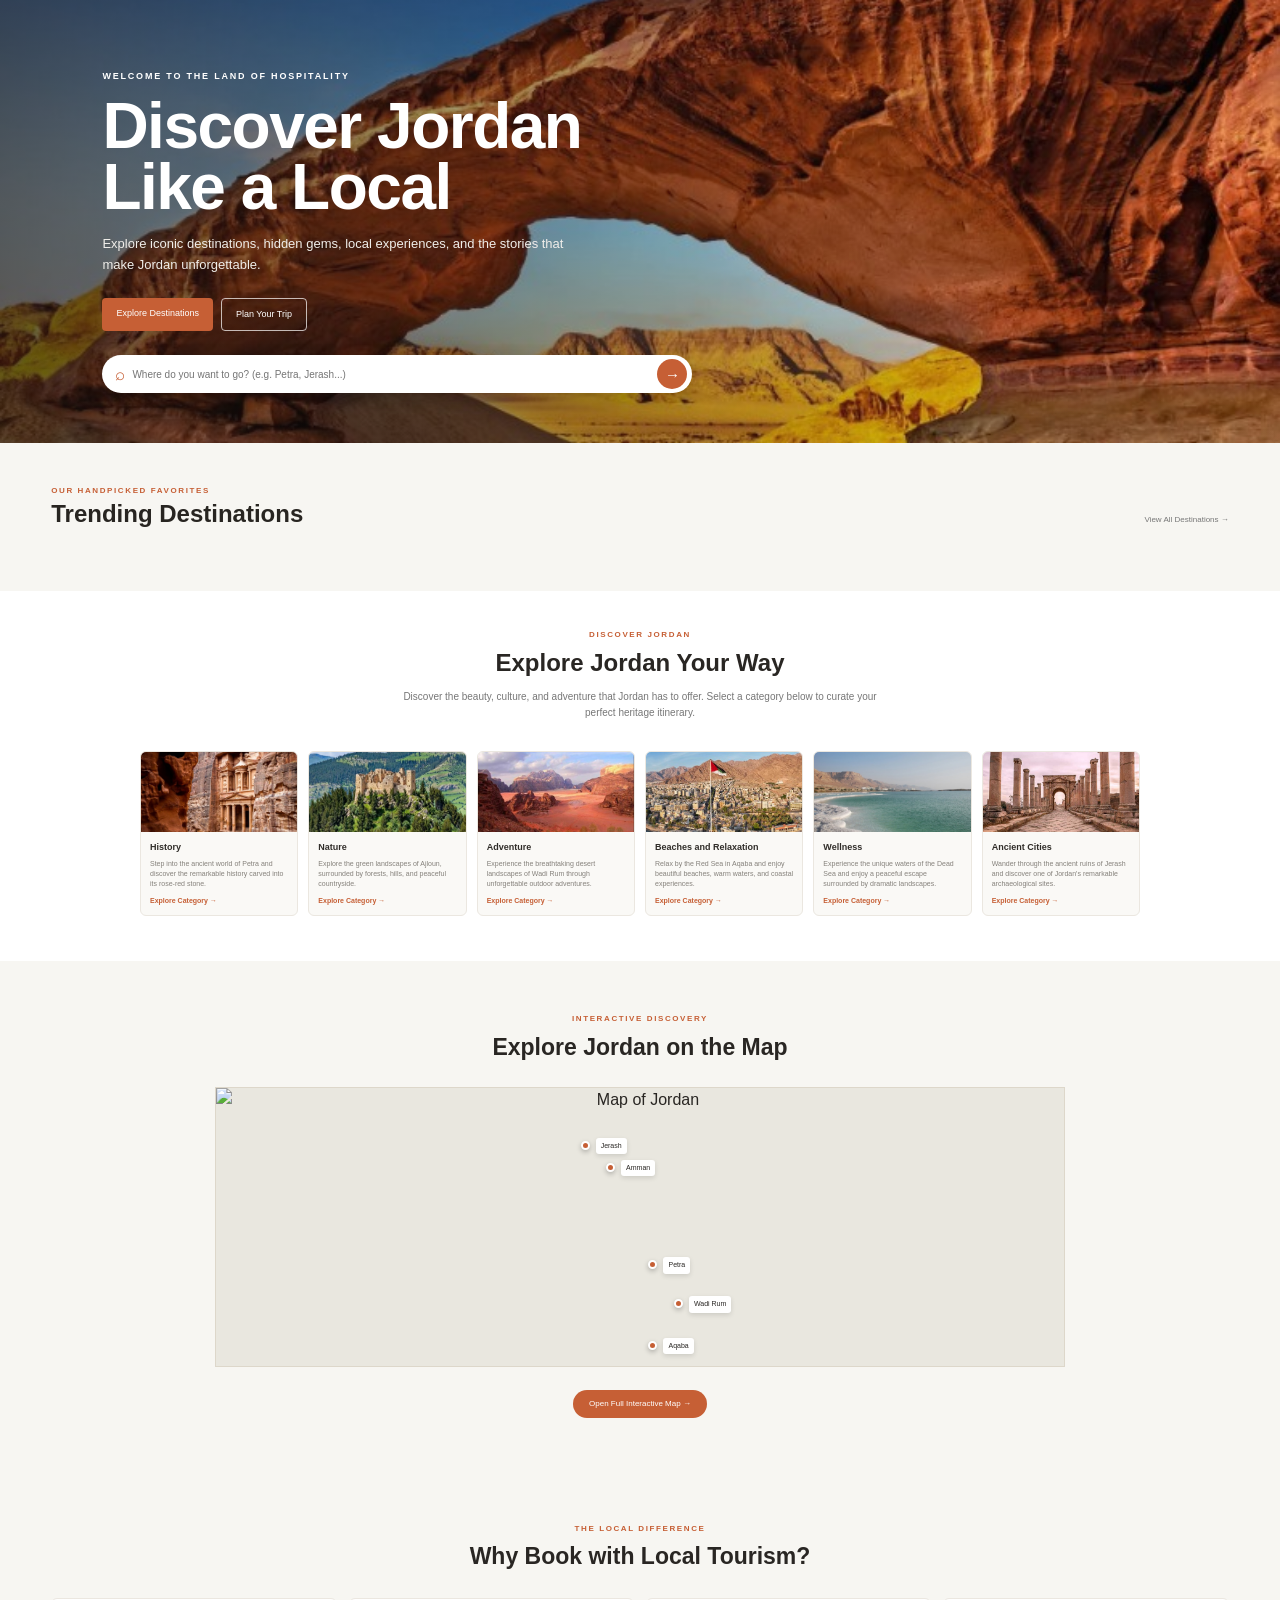
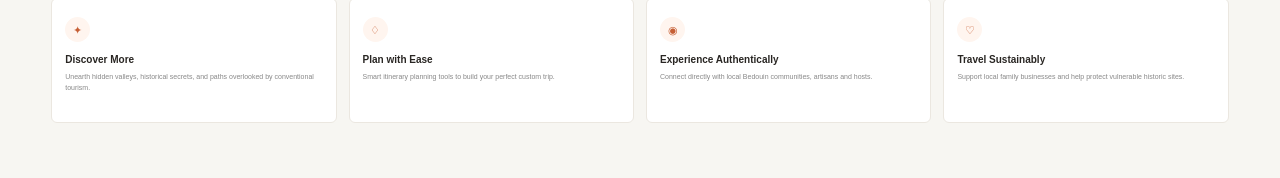
==== commit 28f8fab6: "NA" ====
--- a/index.html
+++ b/index.html
@@ -19,82 +19,8 @@
 
 <body>
 
-    <!-- =========================
-         NAVBAR
-    ========================== -->
-
-    <header class="navbar">
-
-        <div class="nav-container">
-
-            <a href="#" class="logo">
-                <span class="logo-mark">✦</span>
-                LOCAL TOURISM
-            </a>
-
-            <nav class="nav-links">
-
-                <a href="#" class="active">
-                    Home
-                </a>
-
-                <a href="#destinations">
-                    Destinations
-                </a>
-
-                <a href="#categories">
-                    Categories
-                </a>
-
-                <a href="#">
-                    Plan Your Trip
-                </a>
-
-                <a href="#">
-                    Community
-                </a>
-
-                <a href="#">
-                    Leaderboard
-                </a>
-
-                <a href="#map">
-                    Map
-                </a>
-
-                <a href="#">
-                    About Us
-                </a>
-
-            </nav>
-
-            <div class="nav-right">
-
-                <button class="language active-language">
-                    EN
-                </button>
-
-                <button class="language">
-                    AR
-                </button>
-
-                <a href="#" class="login-button">
-                    Log in
-                </a>
-
-            </div>
-
-            <button
-                class="mobile-menu"
-                id="mobileMenu"
-            >
-                ☰
-            </button>
-
-        </div>
-
-    </header>
-
+    
+<div id="navbar"></div>
 
     <!-- =========================
          HERO
@@ -633,95 +559,9 @@
     </section>
 
 
-    <!-- =========================
-         FOOTER
-    ========================== -->
-
-    <footer class="footer">
-
-        <div class="footer-container">
-
-
-            <div class="footer-brand">
-
-                <div class="footer-logo">
-                    ✦ LOCAL TOURISM
-                </div>
-
-                <p>
-                    Discover authentic experiences and
-                    support local guides as you wander
-                    through the historic heart of Jordan.
-                </p>
-
-            </div>
-
-
-            <div class="footer-column">
-
-                <h4>
-                    Quick Links
-                </h4>
-
-                <a href="#">
-                    Destinations
-                </a>
-
-                <a href="#">
-                    Plan Your Trip
-                </a>
-
-                <a href="#">
-                    Community
-                </a>
-
-                <a href="#">
-                    About Us
-                </a>
-
-            </div>
-
-
-            <div class="footer-column">
-
-                <h4>
-                    Contact Us
-                </h4>
-
-                <a href="mailto:support@localtourism.jo">
-                    support@localtourism.jo
-                </a>
-
-                <a href="#">
-                    +962 6 123 4567
-                </a>
-
-                <a href="#">
-                    Amman, Jordan
-                </a>
-
-            </div>
-
-        </div>
-
-
-        <div class="footer-bottom">
-
-            <p>
-                © 2026 Local Tourism Jordan.
-                All rights reserved.
-            </p>
-
-            <div class="socials">
-                <span>◎</span>
-                <span>◉</span>
-                <span>◌</span>
-            </div>
-
-        </div>
-
-    </footer>
-
+
+
+    <div id="footer"></div>
 
     <!-- =========================
          JAVASCRIPT
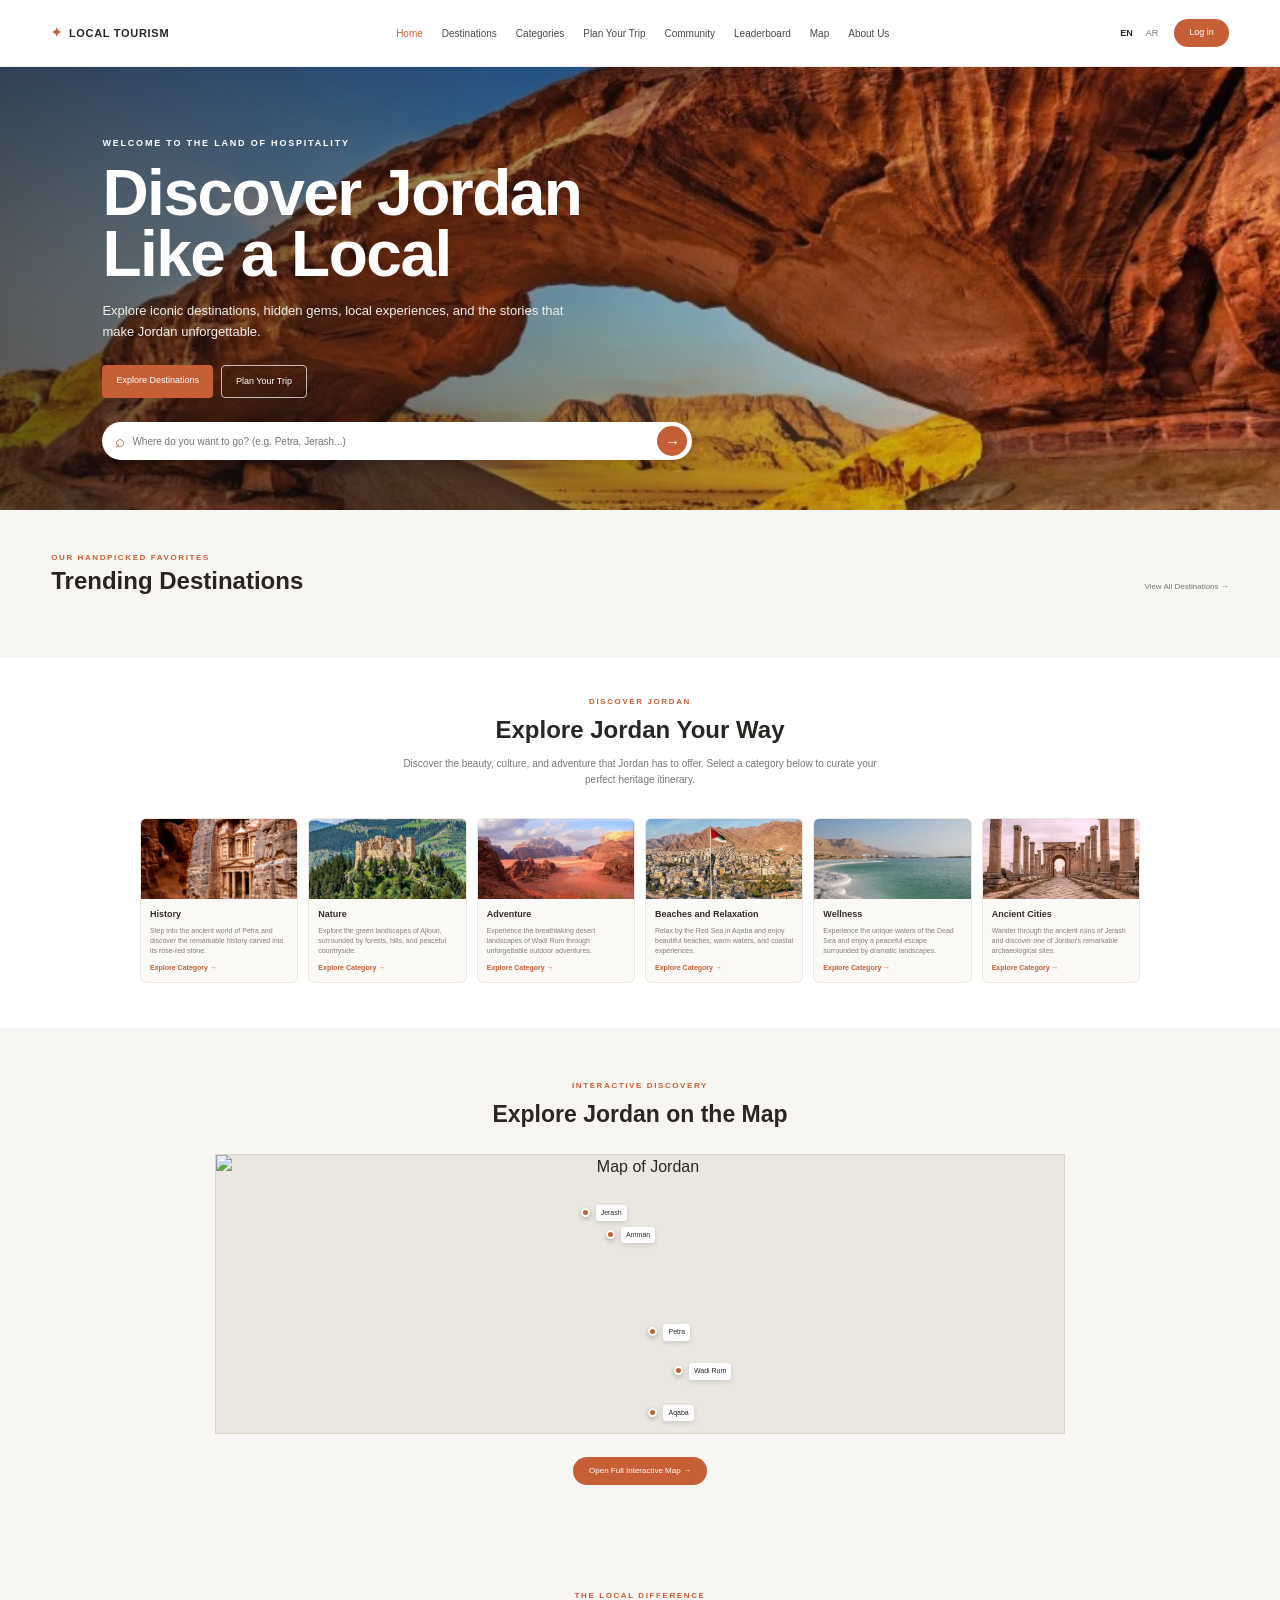
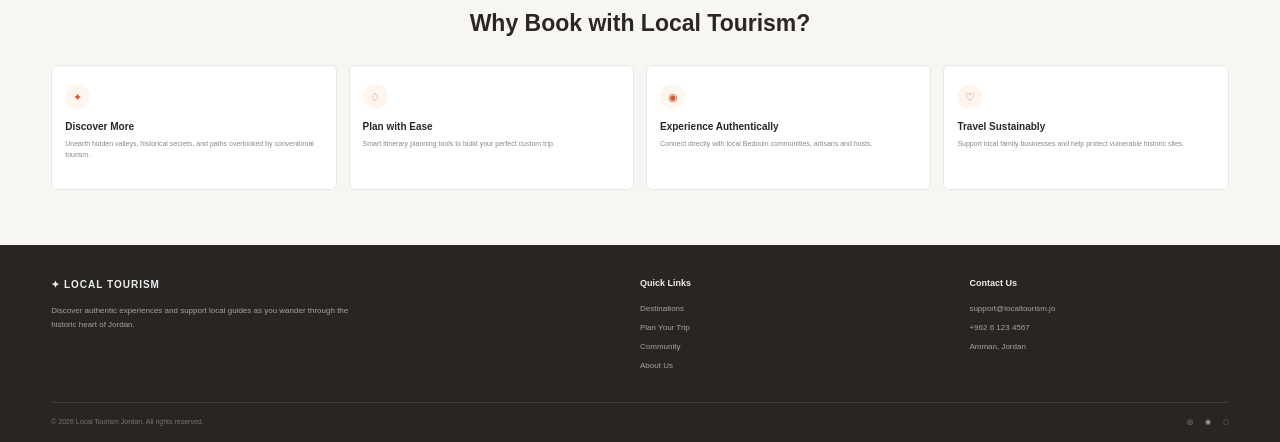
==== commit 8031d82f: "Update index.html" ====
--- a/index.html
+++ b/index.html
@@ -20,11 +20,88 @@
 <body>
 
     
-<div id="navbar"></div>
+
 
     <!-- =========================
          HERO
     ========================== -->
+   <body>
+
+    <!-- =========================
+         NAVBAR
+    ========================== -->
+
+    <header class="navbar">
+
+        <div class="nav-container">
+
+            <a href="#" class="logo">
+                <span class="logo-mark">✦</span>
+                LOCAL TOURISM
+            </a>
+
+            <nav class="nav-links">
+
+                <a href="#" class="active">
+                    Home
+                </a>
+
+                <a href="#destinations">
+                    Destinations
+                </a>
+
+                <a href="#categories">
+                    Categories
+                </a>
+
+                <a href="#">
+                    Plan Your Trip
+                </a>
+
+                <a href="#">
+                    Community
+                </a>
+
+                <a href="#">
+                    Leaderboard
+                </a>
+
+                <a href="#map">
+                    Map
+                </a>
+
+                <a href="#">
+                    About Us
+                </a>
+
+            </nav>
+
+            <div class="nav-right">
+
+                <button class="language active-language">
+                    EN
+                </button>
+
+                <button class="language">
+                    AR
+                </button>
+
+                <a href="#" class="login-button">
+                    Log in
+                </a>
+
+            </div>
+
+            <button
+                class="mobile-menu"
+                id="mobileMenu"
+            >
+                ☰
+            </button>
+
+        </div>
+
+    </header>
 
     <section class="hero">
 
@@ -559,9 +636,95 @@
     </section>
 
 
-
-
-    <div id="footer"></div>
+    <!-- =========================
+         FOOTER
+    ========================== -->
+
+    <footer class="footer">
+
+        <div class="footer-container">
+
+
+            <div class="footer-brand">
+
+                <div class="footer-logo">
+                    ✦ LOCAL TOURISM
+                </div>
+
+                <p>
+                    Discover authentic experiences and
+                    support local guides as you wander
+                    through the historic heart of Jordan.
+                </p>
+
+            </div>
+
+
+            <div class="footer-column">
+
+                <h4>
+                    Quick Links
+                </h4>
+
+                <a href="#">
+                    Destinations
+                </a>
+
+                <a href="#">
+                    Plan Your Trip
+                </a>
+
+                <a href="#">
+                    Community
+                </a>
+
+                <a href="#">
+                    About Us
+                </a>
+
+            </div>
+
+
+            <div class="footer-column">
+
+                <h4>
+                    Contact Us
+                </h4>
+
+                <a href="mailto:support@localtourism.jo">
+                    support@localtourism.jo
+                </a>
+
+                <a href="#">
+                    +962 6 123 4567
+                </a>
+
+                <a href="#">
+                    Amman, Jordan
+                </a>
+
+            </div>
+
+        </div>
+
+
+        <div class="footer-bottom">
+
+            <p>
+                © 2026 Local Tourism Jordan.
+                All rights reserved.
+            </p>
+
+            <div class="socials">
+                <span>◎</span>
+                <span>◉</span>
+                <span>◌</span>
+            </div>
+
+        </div>
+
+    </footer>
+
 
     <!-- =========================
          JAVASCRIPT
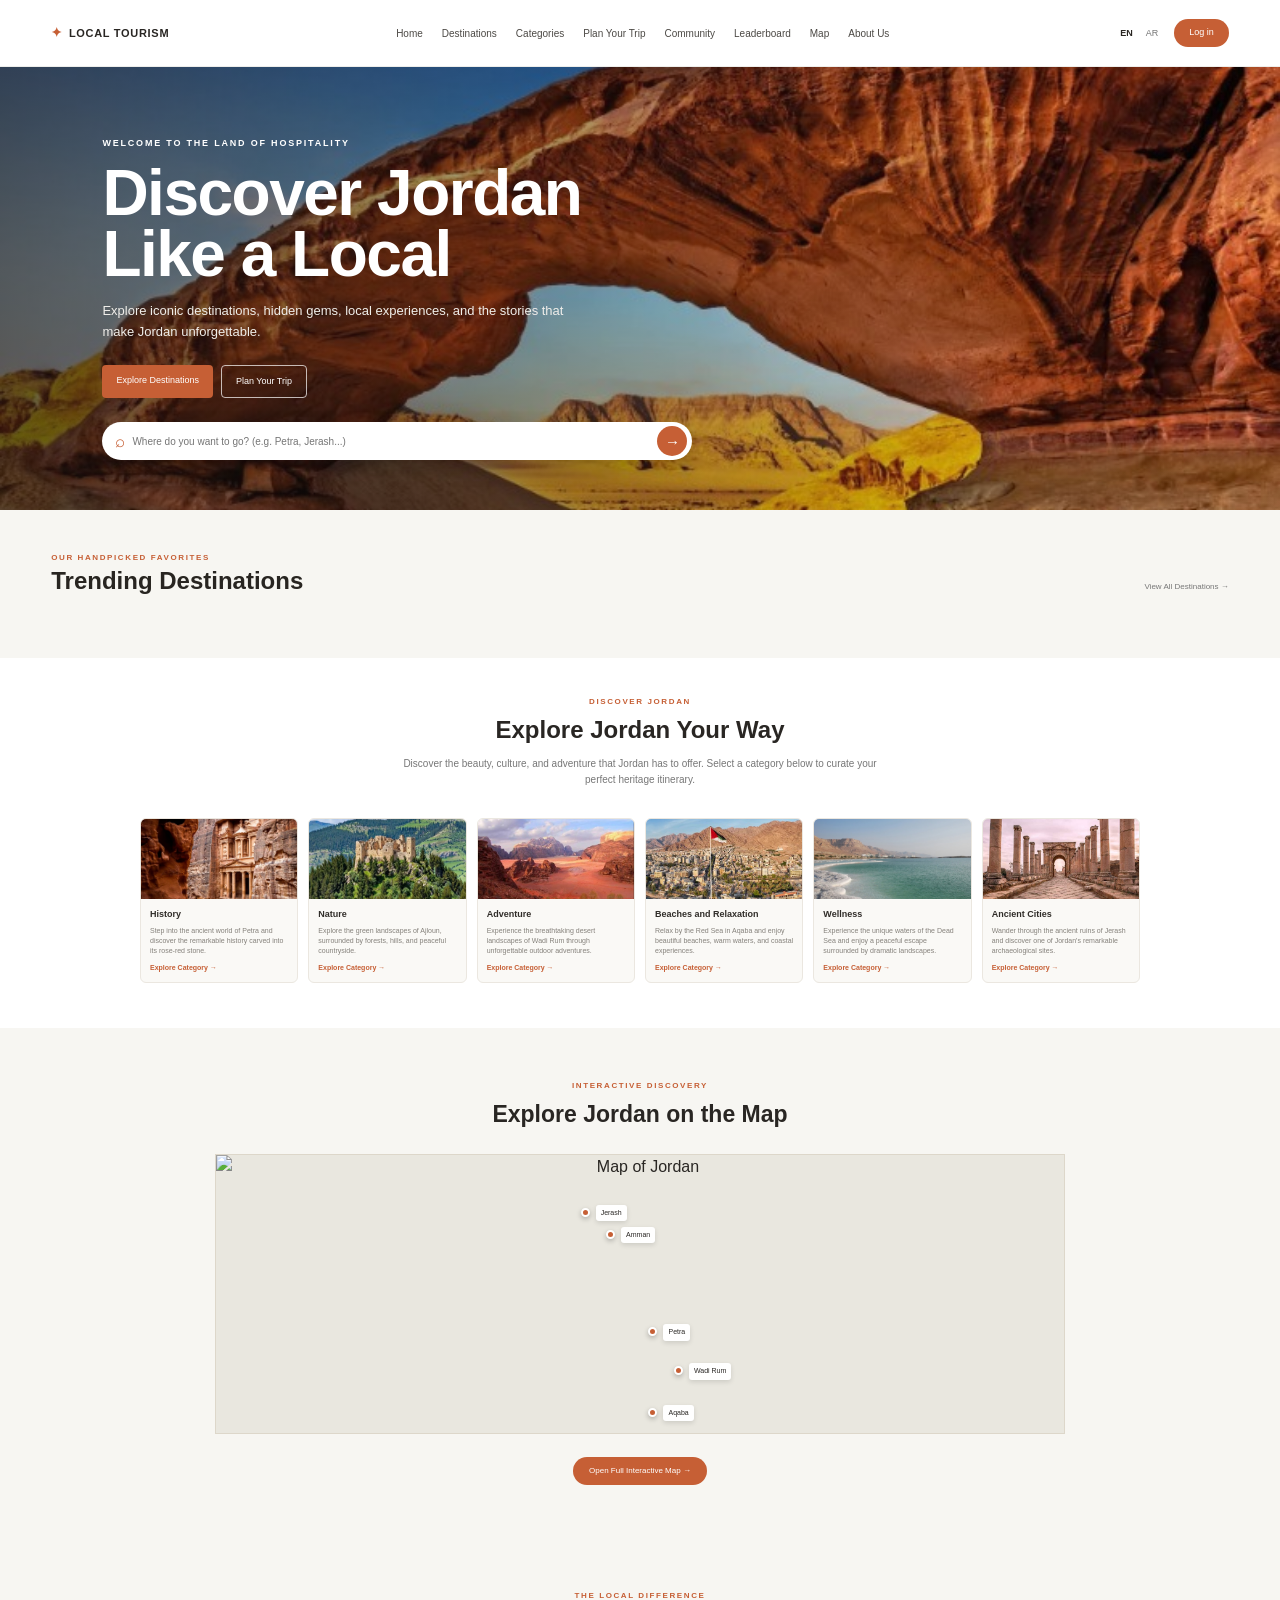
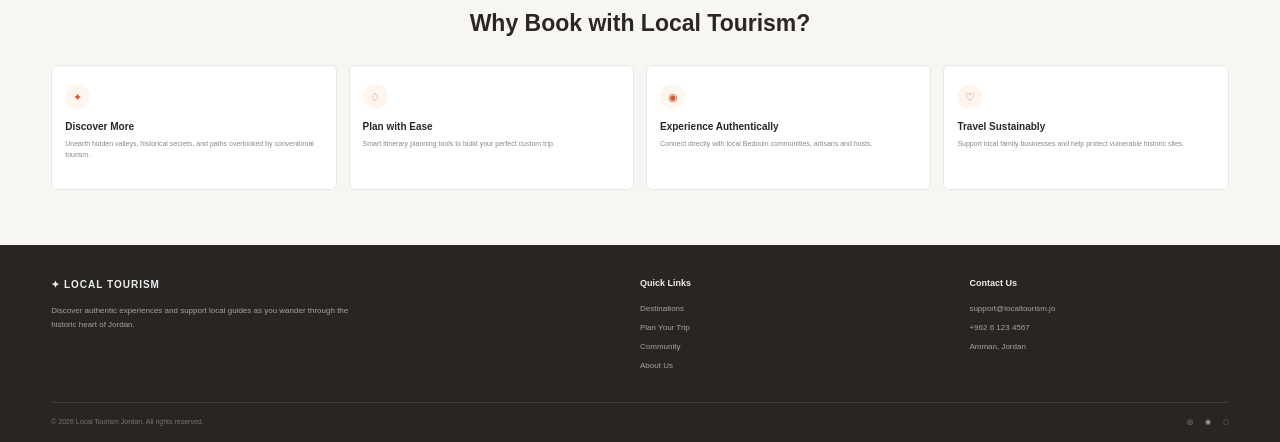
==== commit 696f2ddb: "NA" ====
--- a/index.html
+++ b/index.html
@@ -19,89 +19,8 @@
 
 <body>
 
-    
-
-
-    <!-- =========================
-         HERO
-    ========================== -->
-   <body>
-
-    <!-- =========================
-         NAVBAR
-    ========================== -->
-
-    <header class="navbar">
-
-        <div class="nav-container">
-
-            <a href="#" class="logo">
-                <span class="logo-mark">✦</span>
-                LOCAL TOURISM
-            </a>
-
-            <nav class="nav-links">
-
-                <a href="#" class="active">
-                    Home
-                </a>
-
-                <a href="#destinations">
-                    Destinations
-                </a>
-
-                <a href="#categories">
-                    Categories
-                </a>
-
-                <a href="#">
-                    Plan Your Trip
-                </a>
-
-                <a href="#">
-                    Community
-                </a>
-
-                <a href="#">
-                    Leaderboard
-                </a>
-
-                <a href="#map">
-                    Map
-                </a>
-
-                <a href="#">
-                    About Us
-                </a>
-
-            </nav>
-
-            <div class="nav-right">
-
-                <button class="language active-language">
-                    EN
-                </button>
-
-                <button class="language">
-                    AR
-                </button>
-
-                <a href="#" class="login-button">
-                    Log in
-                </a>
-
-            </div>
-
-            <button
-                class="mobile-menu"
-                id="mobileMenu"
-            >
-                ☰
-            </button>
-
-        </div>
-
-    </header>
+    <div id="navbar"></div>
+
 
     <section class="hero">
 
@@ -640,98 +559,13 @@
          FOOTER
     ========================== -->
 
-    <footer class="footer">
-
-        <div class="footer-container">
-
-
-            <div class="footer-brand">
-
-                <div class="footer-logo">
-                    ✦ LOCAL TOURISM
-                </div>
-
-                <p>
-                    Discover authentic experiences and
-                    support local guides as you wander
-                    through the historic heart of Jordan.
-                </p>
-
-            </div>
-
-
-            <div class="footer-column">
-
-                <h4>
-                    Quick Links
-                </h4>
-
-                <a href="#">
-                    Destinations
-                </a>
-
-                <a href="#">
-                    Plan Your Trip
-                </a>
-
-                <a href="#">
-                    Community
-                </a>
-
-                <a href="#">
-                    About Us
-                </a>
-
-            </div>
-
-
-            <div class="footer-column">
-
-                <h4>
-                    Contact Us
-                </h4>
-
-                <a href="mailto:support@localtourism.jo">
-                    support@localtourism.jo
-                </a>
-
-                <a href="#">
-                    +962 6 123 4567
-                </a>
-
-                <a href="#">
-                    Amman, Jordan
-                </a>
-
-            </div>
-
-        </div>
-
-
-        <div class="footer-bottom">
-
-            <p>
-                © 2026 Local Tourism Jordan.
-                All rights reserved.
-            </p>
-
-            <div class="socials">
-                <span>◎</span>
-                <span>◉</span>
-                <span>◌</span>
-            </div>
-
-        </div>
-
-    </footer>
-
-
-    <!-- =========================
-         JAVASCRIPT
-    ========================== -->
-
-    <script src="./script.js"></script>
+      <div id="footer"></div>
+
+    <script src="./index.js"></script>
 
 </body>
-
 </html>
+
+</body>
+
+</html>
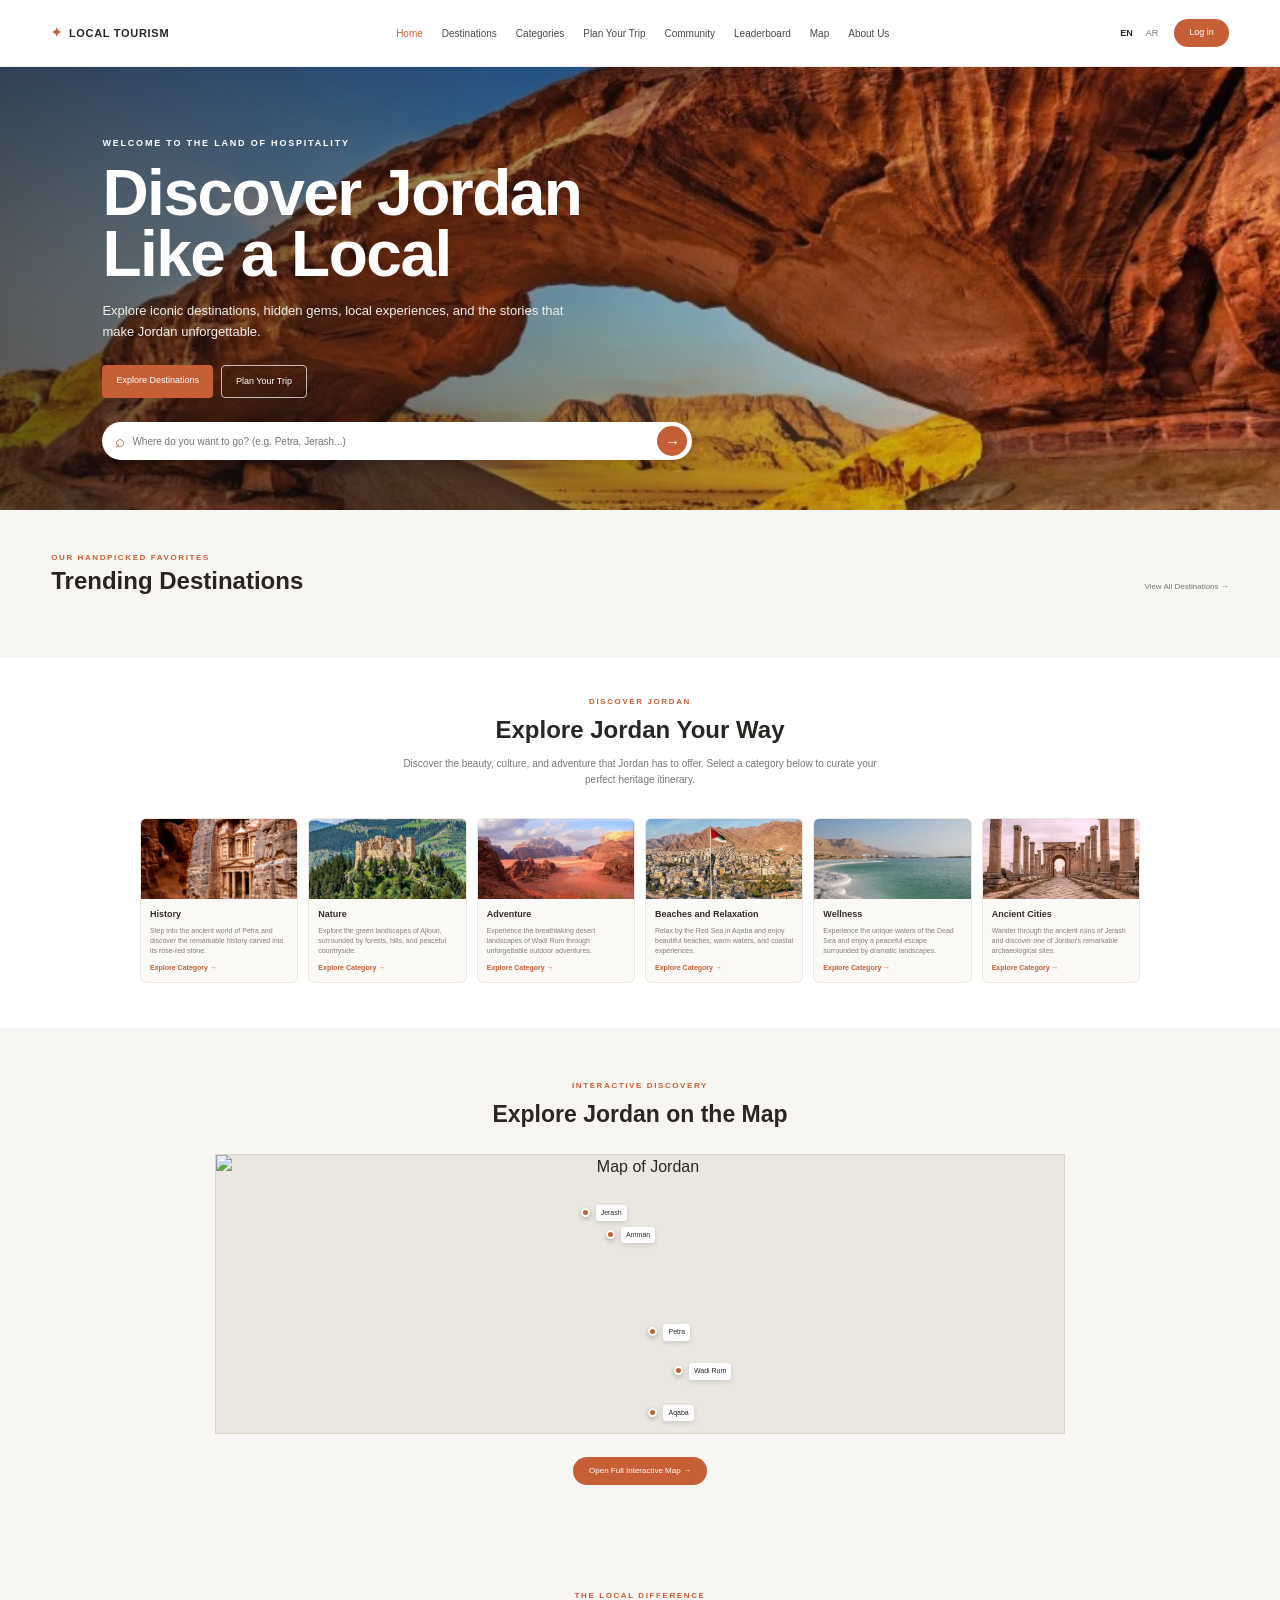
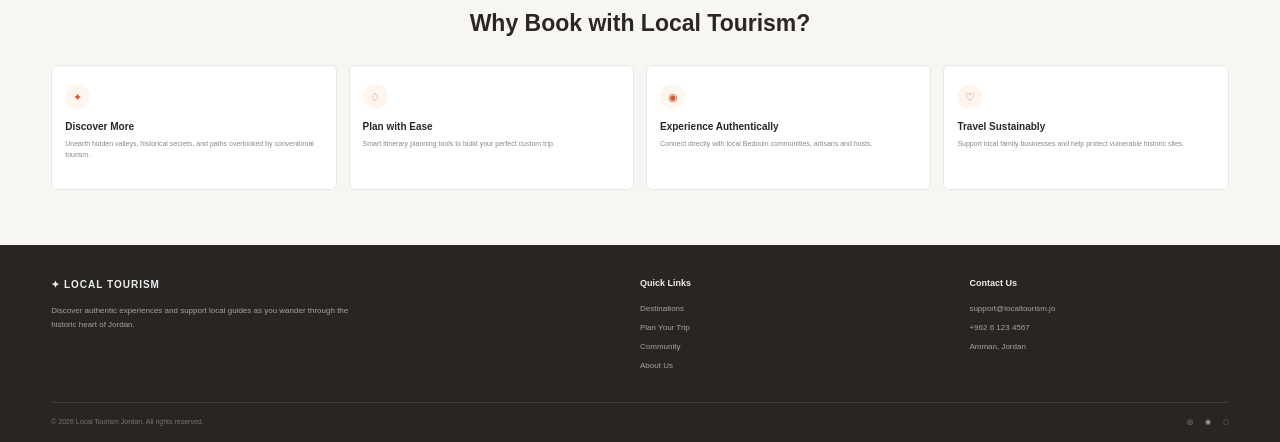
==== commit 8fef9dc5: "Update index.html" ====
--- a/index.html
+++ b/index.html
@@ -19,8 +19,89 @@
 
 <body>
 
-    <div id="navbar"></div>
-
+    
+
+
+    <!-- =========================
+         HERO
+    ========================== -->
+   <body>
+
+    <!-- =========================
+         NAVBAR
+    ========================== -->
+
+    <header class="navbar">
+
+        <div class="nav-container">
+
+            <a href="#" class="logo">
+                <span class="logo-mark">✦</span>
+                LOCAL TOURISM
+            </a>
+
+            <nav class="nav-links">
+
+                <a href="index.html" class="active">
+                    Home
+                </a>
+
+                <a href="#destinations">
+                    Destinations
+                </a>
+
+                <a href="#categories">
+                    Categories
+                </a>
+
+                <a href="PlanYourTrip.html">
+                    Plan Your Trip
+                </a>
+
+                <a href="#">
+                    Community
+                </a>
+
+                <a href="#">
+                    Leaderboard
+                </a>
+
+                <a href="#map">
+                    Map
+                </a>
+
+                <a href="#">
+                    About Us
+                </a>
+
+            </nav>
+
+            <div class="nav-right">
+
+                <button class="language active-language">
+                    EN
+                </button>
+
+                <button class="language">
+                    AR
+                </button>
+
+                <a href="#" class="login-button">
+                    Log in
+                </a>
+
+            </div>
+
+            <button
+                class="mobile-menu"
+                id="mobileMenu"
+            >
+                ☰
+            </button>
+
+        </div>
+
+    </header>
 
     <section class="hero">
 
@@ -559,13 +640,98 @@
          FOOTER
     ========================== -->
 
-      <div id="footer"></div>
-
-    <script src="./index.js"></script>
+    <footer class="footer">
+
+        <div class="footer-container">
+
+
+            <div class="footer-brand">
+
+                <div class="footer-logo">
+                    ✦ LOCAL TOURISM
+                </div>
+
+                <p>
+                    Discover authentic experiences and
+                    support local guides as you wander
+                    through the historic heart of Jordan.
+                </p>
+
+            </div>
+
+
+            <div class="footer-column">
+
+                <h4>
+                    Quick Links
+                </h4>
+
+                <a href="#">
+                    Destinations
+                </a>
+
+                <a href="#">
+                    Plan Your Trip
+                </a>
+
+                <a href="#">
+                    Community
+                </a>
+
+                <a href="#">
+                    About Us
+                </a>
+
+            </div>
+
+
+            <div class="footer-column">
+
+                <h4>
+                    Contact Us
+                </h4>
+
+                <a href="mailto:support@localtourism.jo">
+                    support@localtourism.jo
+                </a>
+
+                <a href="#">
+                    +962 6 123 4567
+                </a>
+
+                <a href="#">
+                    Amman, Jordan
+                </a>
+
+            </div>
+
+        </div>
+
+
+        <div class="footer-bottom">
+
+            <p>
+                © 2026 Local Tourism Jordan.
+                All rights reserved.
+            </p>
+
+            <div class="socials">
+                <span>◎</span>
+                <span>◉</span>
+                <span>◌</span>
+            </div>
+
+        </div>
+
+    </footer>
+
+
+    <!-- =========================
+         JAVASCRIPT
+    ========================== -->
+
+    <script src="./script.js"></script>
 
 </body>
+
 </html>
-
-</body>
-
-</html>
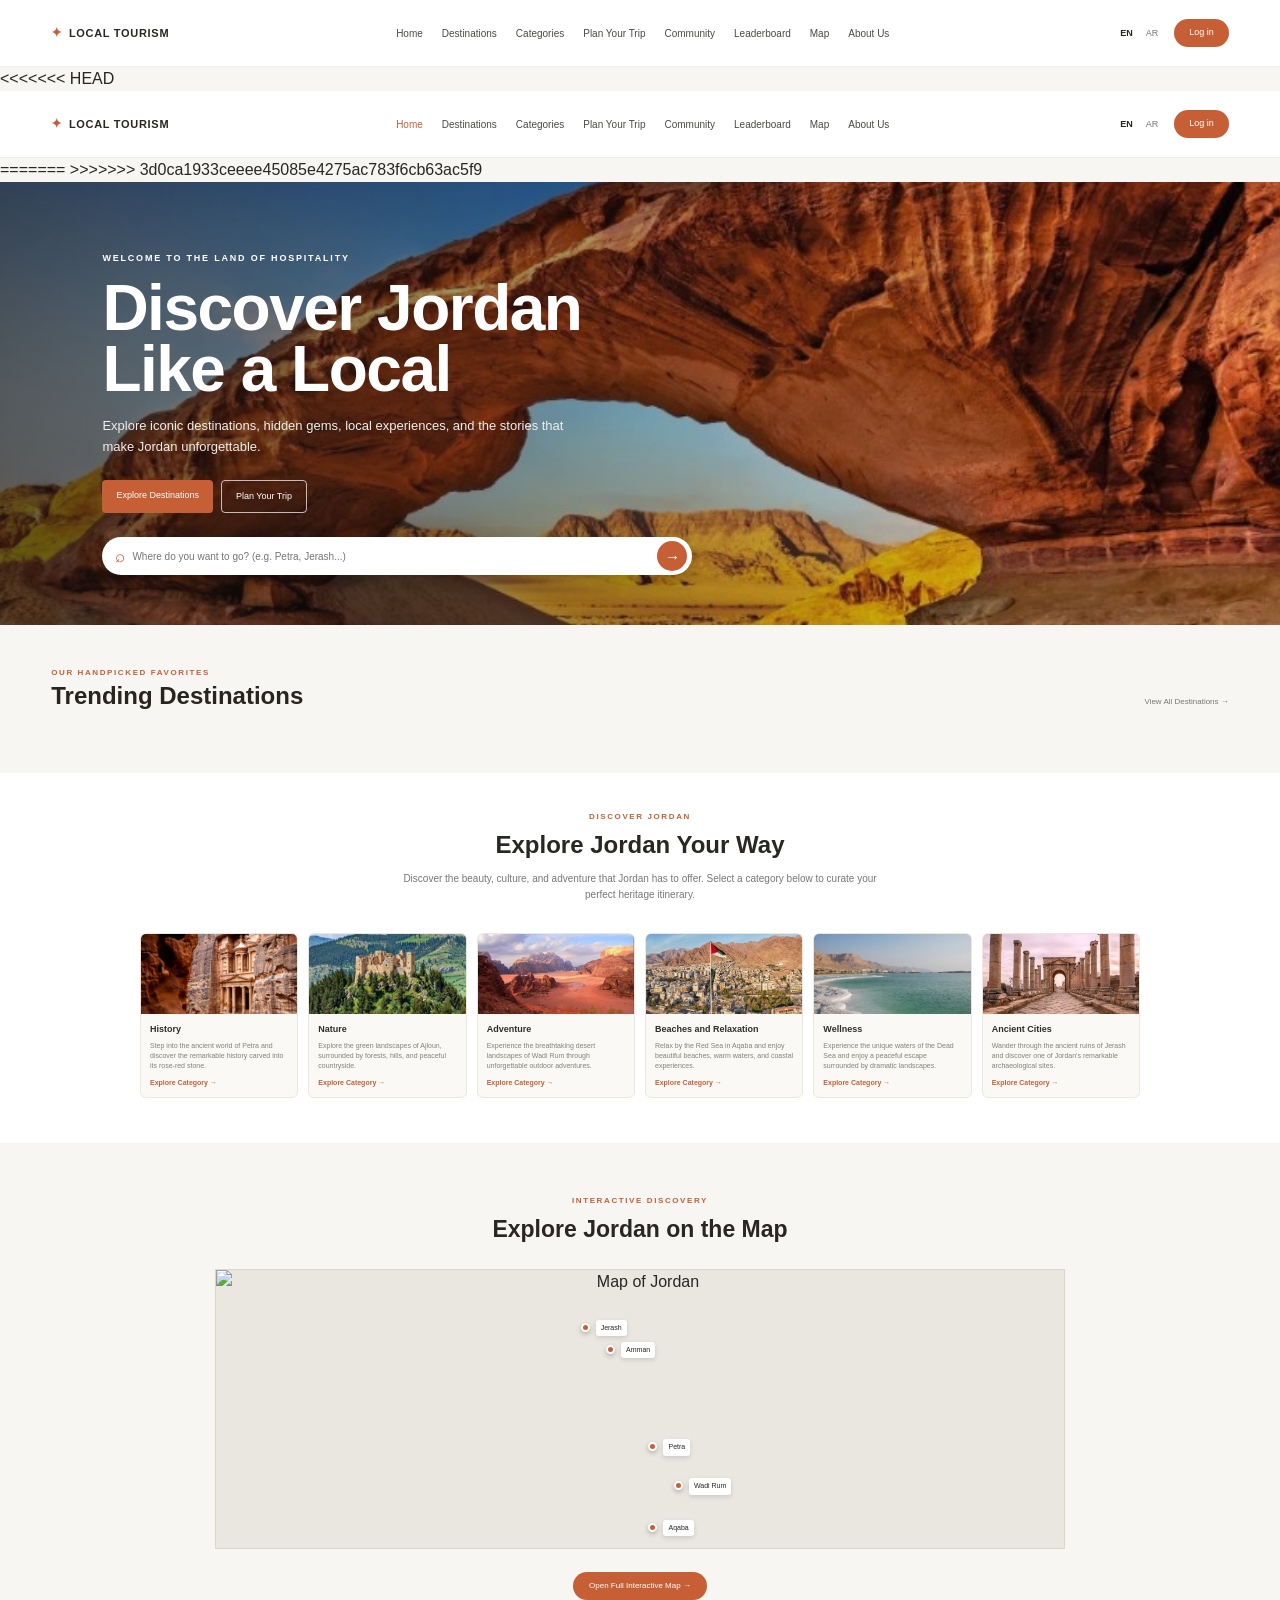
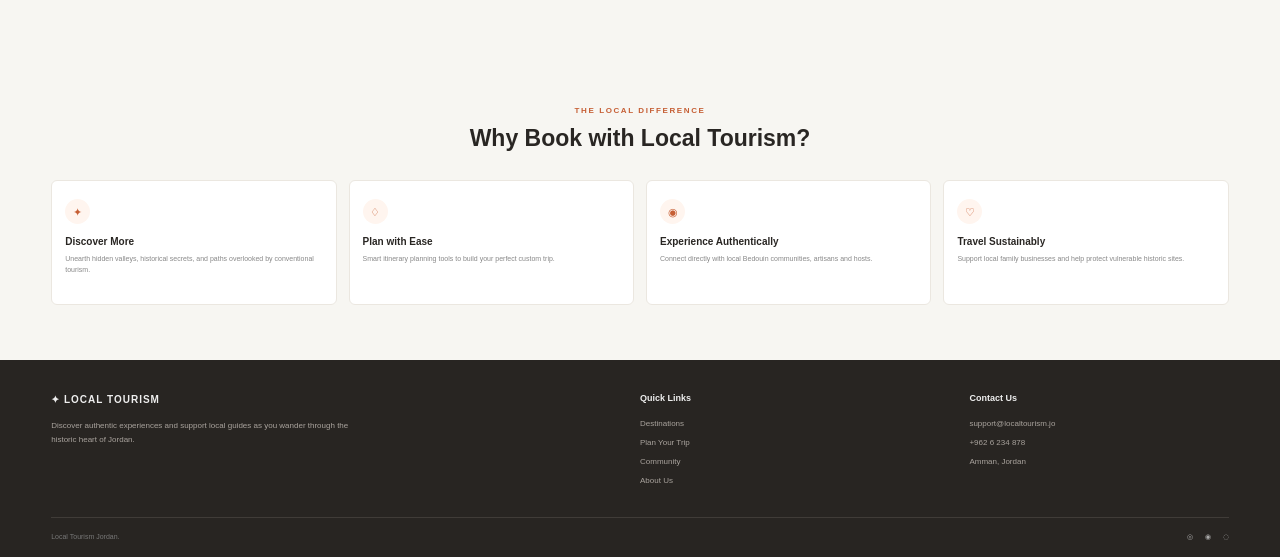
==== commit 6fd0fcd9: "Update index.html" ====
--- a/index.html
+++ b/index.html
@@ -19,9 +19,10 @@
 
 <body>
 
-    
-
-
+    <div id="navbar"></div>
+
+
+<<<<<<< HEAD
     <!-- =========================
          HERO
     ========================== -->
@@ -103,6 +104,8 @@
 
     </header>
 
+=======
+>>>>>>> 3d0ca1933ceeee45085e4275ac783f6cb63ac5f9
     <section class="hero">
 
         <div class="hero-overlay"></div>
@@ -640,98 +643,13 @@
          FOOTER
     ========================== -->
 
-    <footer class="footer">
-
-        <div class="footer-container">
-
-
-            <div class="footer-brand">
-
-                <div class="footer-logo">
-                    ✦ LOCAL TOURISM
-                </div>
-
-                <p>
-                    Discover authentic experiences and
-                    support local guides as you wander
-                    through the historic heart of Jordan.
-                </p>
-
-            </div>
-
-
-            <div class="footer-column">
-
-                <h4>
-                    Quick Links
-                </h4>
-
-                <a href="#">
-                    Destinations
-                </a>
-
-                <a href="#">
-                    Plan Your Trip
-                </a>
-
-                <a href="#">
-                    Community
-                </a>
-
-                <a href="#">
-                    About Us
-                </a>
-
-            </div>
-
-
-            <div class="footer-column">
-
-                <h4>
-                    Contact Us
-                </h4>
-
-                <a href="mailto:support@localtourism.jo">
-                    support@localtourism.jo
-                </a>
-
-                <a href="#">
-                    +962 6 123 4567
-                </a>
-
-                <a href="#">
-                    Amman, Jordan
-                </a>
-
-            </div>
-
-        </div>
-
-
-        <div class="footer-bottom">
-
-            <p>
-                © 2026 Local Tourism Jordan.
-                All rights reserved.
-            </p>
-
-            <div class="socials">
-                <span>◎</span>
-                <span>◉</span>
-                <span>◌</span>
-            </div>
-
-        </div>
-
-    </footer>
-
-
-    <!-- =========================
-         JAVASCRIPT
-    ========================== -->
-
-    <script src="./script.js"></script>
+      <div id="footer"></div>
+
+    <script src="./index.js"></script>
 
 </body>
-
 </html>
+
+</body>
+
+</html>
